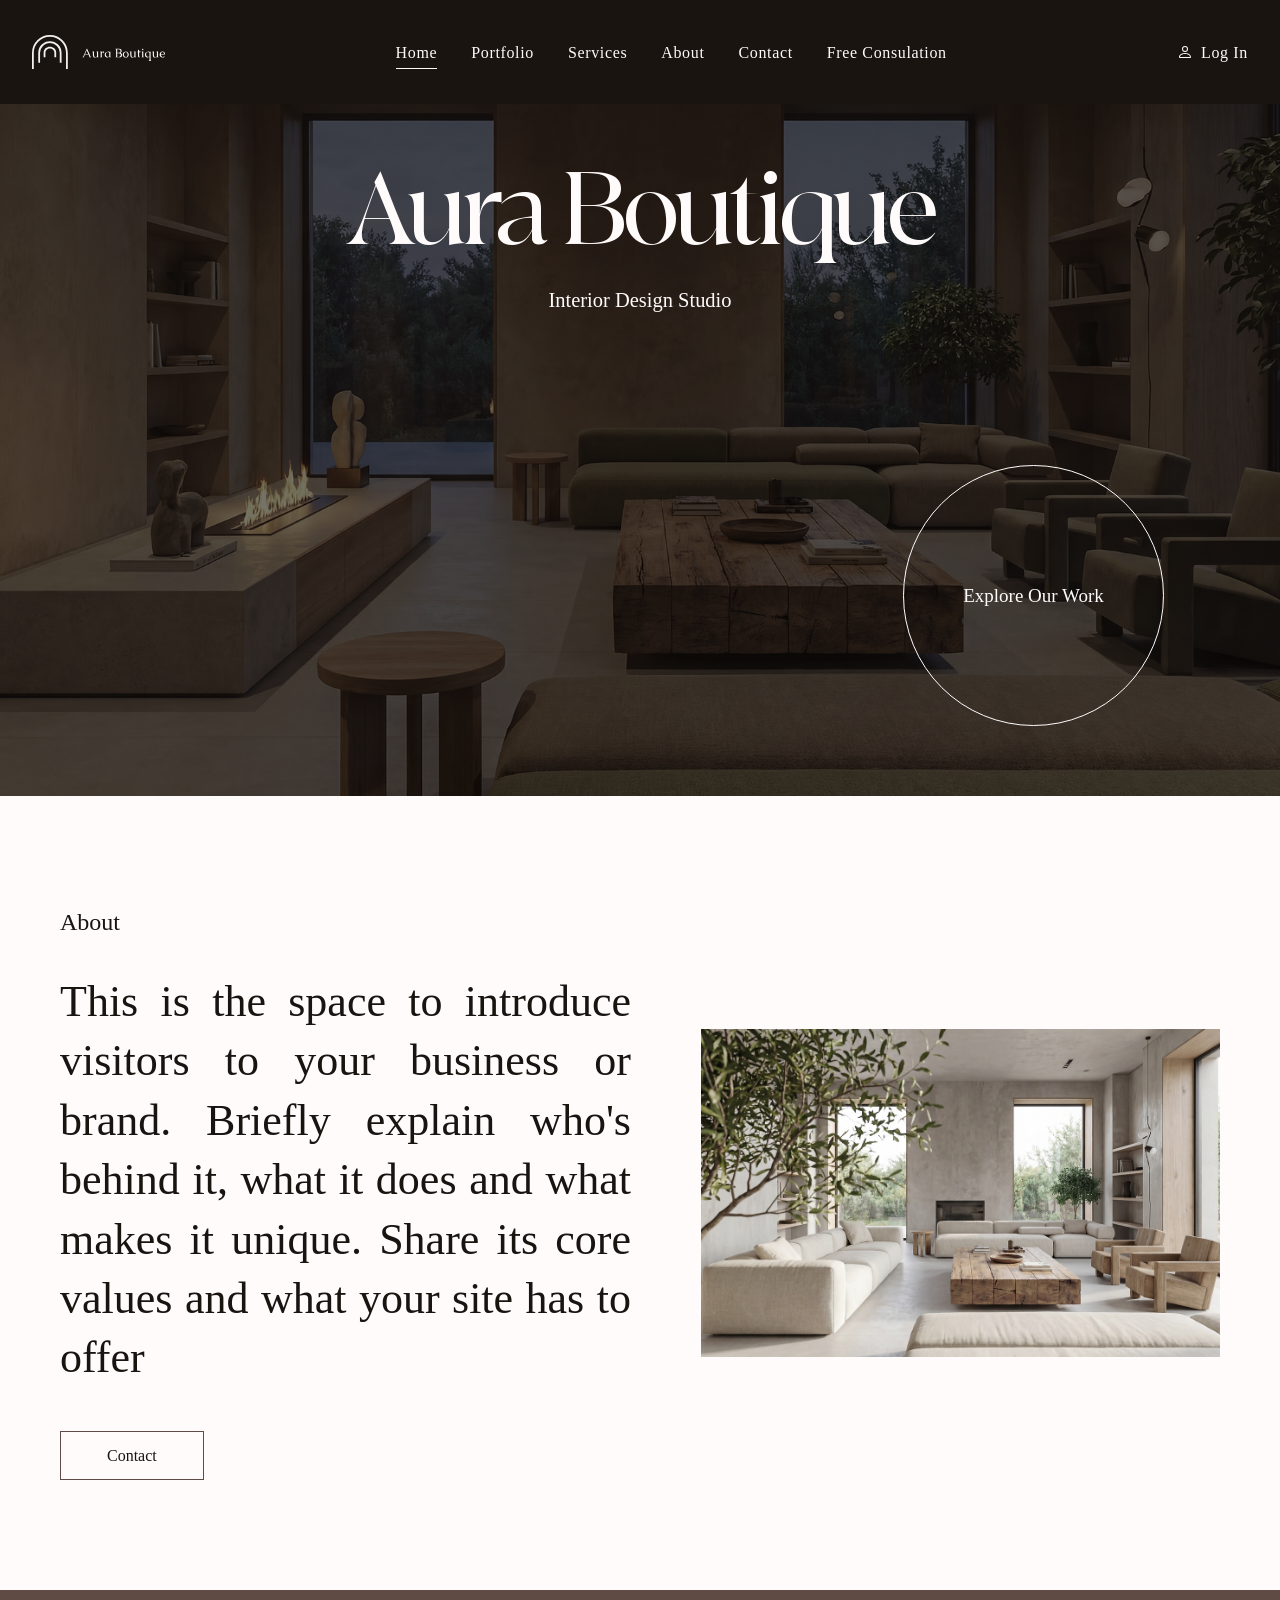
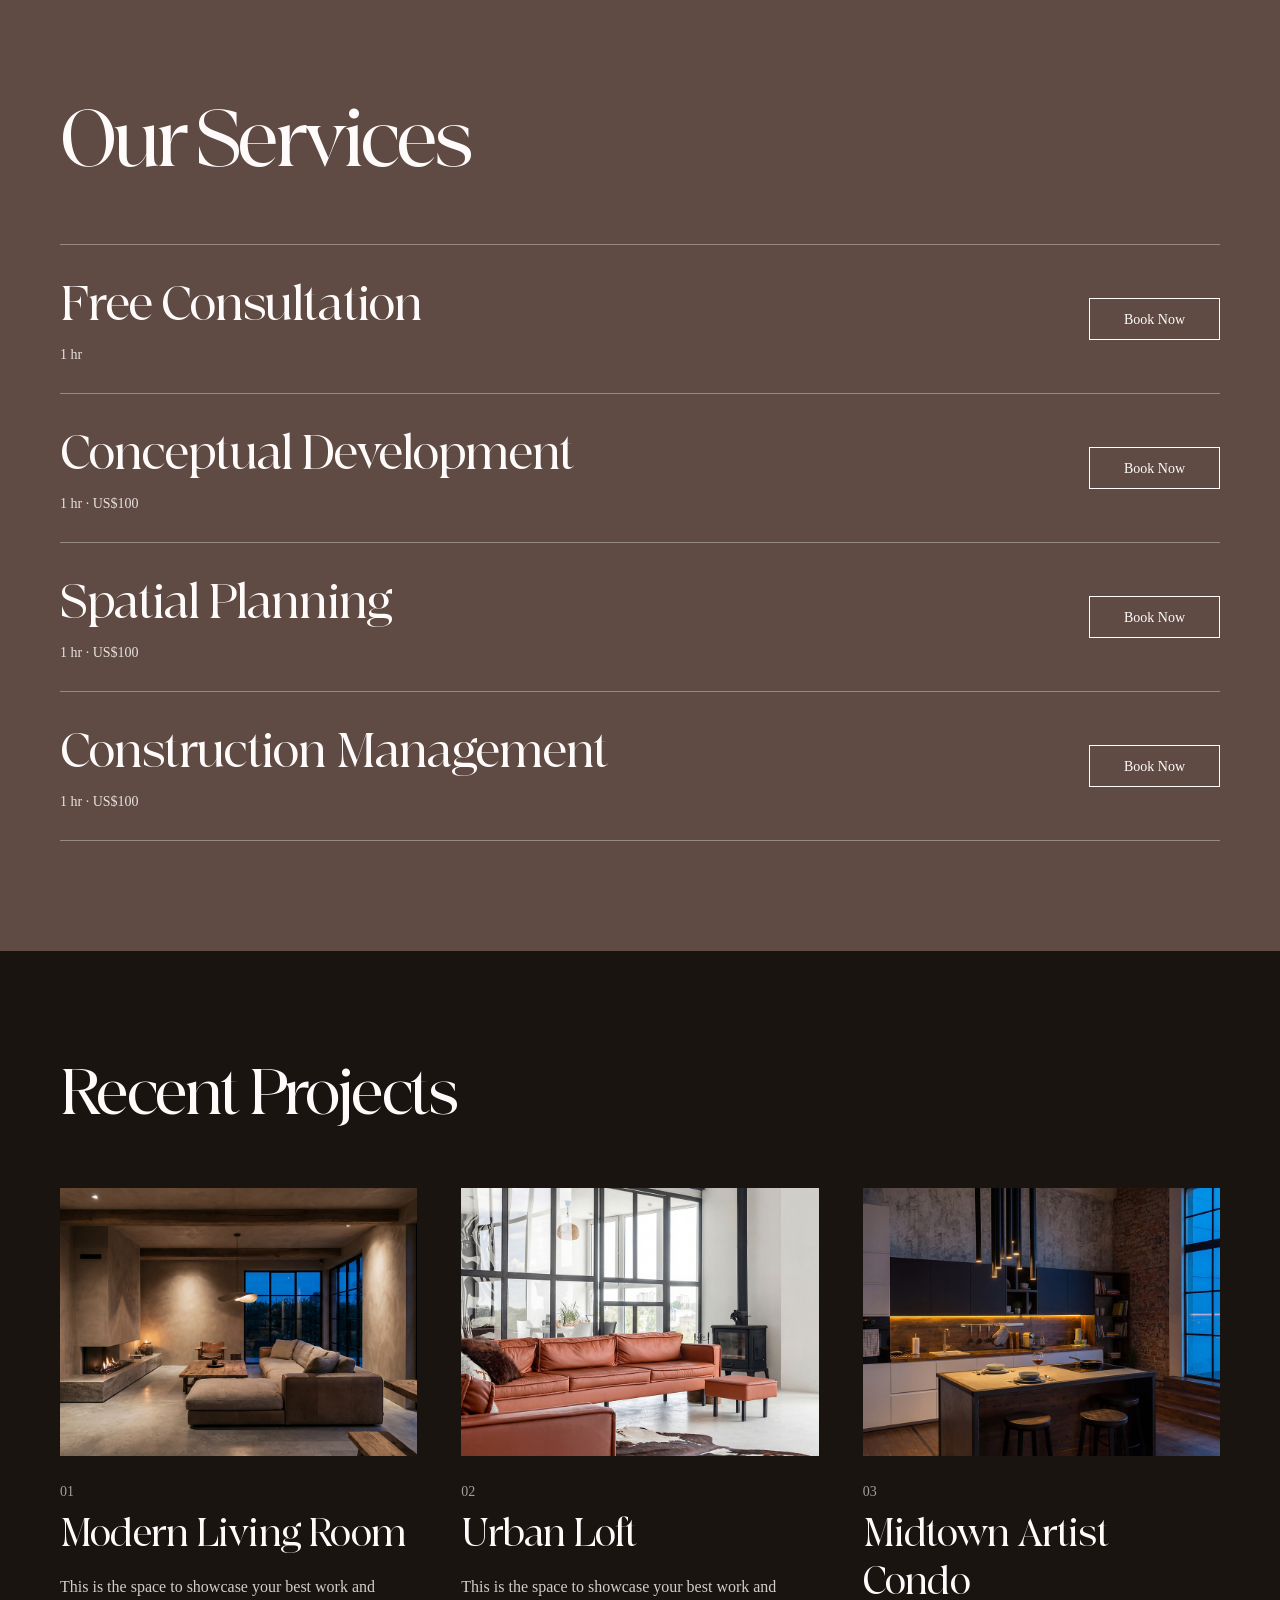
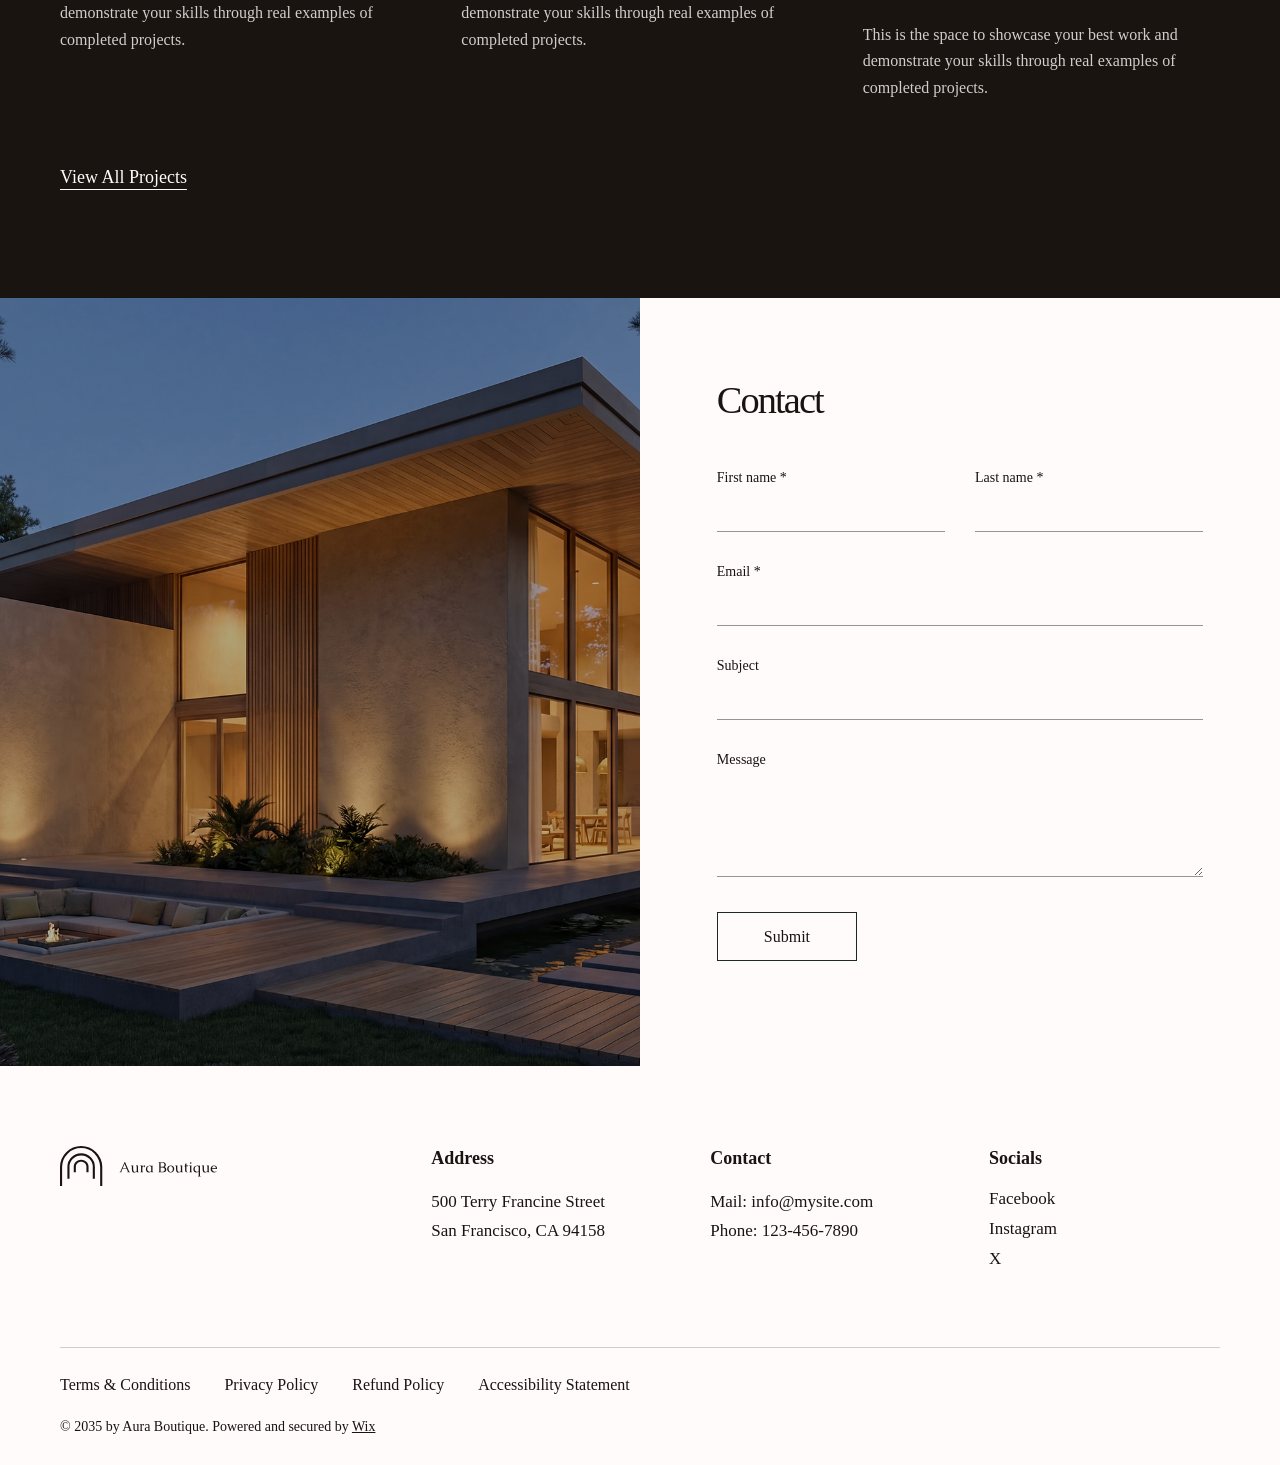
==== index.html @ e327f98f "second commit" ====
<!doctype html>
<html lang="en">
<head>
  <meta charset="UTF-8" />
  <meta name="viewport" content="width=device-width, initial-scale=1.0" />
  <title>Home | Interior Design Company</title>
  <link rel="stylesheet" href="./css/reset.css" />
  <link rel="stylesheet" href="./css/style.css" />
</head>
<body>
  <header class="navbar">
    <div class="navbar-inner">
      <a href="#top" class="brand">
        <img class="brand-logo" src="./img/logo.svg" alt="Aura Boutique" />
      </a>
      <nav class="nav-links" aria-label="Site">
        <ul>
          <li><a class="nav-item active" href="#top">Home</a></li>
          <li><a class="nav-item" href="#portfolio">Portfolio</a></li>
          <li><a class="nav-item" href="#services">Services</a></li>
          <li><a class="nav-item" href="#about">About</a></li>
          <li><a class="nav-item" href="#contact">Contact</a></li>
          <li><a class="nav-item" href="#contact">Free Consulation</a></li>
        </ul>
      </nav>
      <a class="login" href="#">
        <svg xmlns="http://www.w3.org/2000/svg" width="16" height="16" fill="currentColor" class="bi bi-person" viewBox="0 0 16 16">
          <path d="M8 8a3 3 0 1 0 0-6 3 3 0 0 0 0 6m2-3a2 2 0 1 1-4 0 2 2 0 0 1 4 0m4 8c0 1-1 1-1 1H3s-1 0-1-1 1-4 6-4 6 3 6 4m-1-.004c-.001-.246-.154-.986-.832-1.664C11.516 10.68 10.289 10 8 10s-3.516.68-4.168 1.332c-.678.678-.83 1.418-.832 1.664z"/>
        </svg>
        <span>Log In</span>
      </a>
      <button class="hamburger" type="button" aria-label="Menu" aria-expanded="false">
        <span></span>
        <span></span>
        <span></span>
      </button>
    </div>
  </header>

  <div class="menu-overlay" id="menu-overlay" aria-hidden="true">
    <button class="menu-close" type="button" aria-label="Close">
      <svg xmlns="http://www.w3.org/2000/svg" width="28" height="28" viewBox="0 0 28 28" fill="none" stroke="currentColor" stroke-width="1.4">
        <path d="M3 3l22 22M25 3L3 25"/>
      </svg>
    </button>
    <nav class="menu-nav">
      <ul>
        <li><a class="menu-item active" href="#top">Home</a></li>
        <li><a class="menu-item" href="#portfolio">Portfolio</a></li>
        <li><a class="menu-item" href="#services">Services</a></li>
        <li><a class="menu-item" href="#about">About</a></li>
        <li><a class="menu-item" href="#contact">Contact</a></li>
        <li><a class="menu-item" href="#contact">Free Consulation</a></li>
      </ul>
    </nav>
  </div>

  <main id="top">
    <section class="hero">
      <div class="hero-content">
        <h1>Aura Boutique</h1>
        <p class="hero-subtitle">Interior Design Studio</p>
        <a class="hero-circle" href="#portfolio">Explore Our Work</a>
      </div>
    </section>

    <section class="about" id="about">
      <div class="container about-grid">
        <div class="about-text">
          <h2>About</h2>
          <p>This is the space to introduce visitors to your business or brand. Briefly explain who's behind it, what it does and what makes it unique. Share its core values and what your site has to offer</p>
          <a class="btn-outline-dark" href="#contact">Contact</a>
        </div>
        <div class="about-media">
          <img src="./img/about.jpg" alt="Interior design" />
        </div>
      </div>
    </section>

    <section class="services" id="services">
      <div class="container">
        <h2 class="section-title">Our Services</h2>
        <ul class="services-list">
          <li class="service-row">
            <div class="service-info">
              <h3>Free Consultation</h3>
              <p>1 hr</p>
            </div>
            <a class="btn-outline-light" href="#contact">Book Now</a>
          </li>
          <li class="service-row">
            <div class="service-info">
              <h3>Conceptual Development</h3>
              <p>1 hr · US$100</p>
            </div>
            <a class="btn-outline-light" href="#contact">Book Now</a>
          </li>
          <li class="service-row">
            <div class="service-info">
              <h3>Spatial Planning</h3>
              <p>1 hr · US$100</p>
            </div>
            <a class="btn-outline-light" href="#contact">Book Now</a>
          </li>
          <li class="service-row">
            <div class="service-info">
              <h3>Construction Management</h3>
              <p>1 hr · US$100</p>
            </div>
            <a class="btn-outline-light" href="#contact">Book Now</a>
          </li>
        </ul>
      </div>
    </section>

    <section class="projects" id="portfolio">
      <div class="container">
        <h2 class="section-title">Recent Projects</h2>
        <div class="projects-grid">
          <article class="project-card">
            <a href="#">
              <figure>
                <img src="./img/project-1.jpg" alt="Modern living room with a brown leather sofa, large windows, and fireplace." />
              </figure>
              <p class="project-number">01</p>
              <h3>Modern Living Room</h3>
              <p class="project-desc">This is the space to showcase your best work and demonstrate your skills through real examples of completed projects.</p>
            </a>
          </article>
          <article class="project-card">
            <a href="#">
              <figure>
                <img src="./img/project-2.jpg" alt="Urban loft interior" />
              </figure>
              <p class="project-number">02</p>
              <h3>Urban Loft</h3>
              <p class="project-desc">This is the space to showcase your best work and demonstrate your skills through real examples of completed projects.</p>
            </a>
          </article>
          <article class="project-card">
            <a href="#">
              <figure>
                <img src="./img/project-3.jpg" alt="Midtown artist condo interior" />
              </figure>
              <p class="project-number">03</p>
              <h3>Midtown Artist Condo</h3>
              <p class="project-desc">This is the space to showcase your best work and demonstrate your skills through real examples of completed projects.</p>
            </a>
          </article>
        </div>
        <div class="projects-more">
          <a href="#">View All Projects</a>
        </div>
      </div>
    </section>

    <section class="contact" id="contact">
      <div class="contact-media">
        <img src="./img/contact.jpg" alt="Contact" />
      </div>
      <div class="contact-panel">
        <h2>Contact</h2>
        <form class="contact-form" action="#" method="post">
          <div class="form-row">
            <div class="form-field">
              <label for="first-name">First name *</label>
              <input type="text" id="first-name" name="first-name" required />
            </div>
            <div class="form-field">
              <label for="last-name">Last name *</label>
              <input type="text" id="last-name" name="last-name" required />
            </div>
          </div>
          <div class="form-field">
            <label for="email">Email *</label>
            <input type="email" id="email" name="email" required />
          </div>
          <div class="form-field">
            <label for="subject">Subject</label>
            <input type="text" id="subject" name="subject" />
          </div>
          <div class="form-field">
            <label for="message">Message</label>
            <textarea id="message" name="message" rows="4"></textarea>
          </div>
          <button class="btn-outline-dark form-submit" type="submit">Submit</button>
        </form>
      </div>
    </section>
  </main>

  <footer class="footer">
    <div class="container">
      <div class="footer-top">
        <div class="footer-brand">
          <img src="./img/logo-footer.svg" alt="Aura Boutique" />
        </div>
        <div class="footer-col">
          <h4>Address</h4>
          <p>500 Terry Francine Street<br />San Francisco, CA 94158</p>
        </div>
        <div class="footer-col">
          <h4>Contact</h4>
          <p>Mail: info@mysite.com<br />Phone: 123-456-7890</p>
        </div>
        <div class="footer-col">
          <h4>Socials</h4>
          <ul class="footer-socials">
            <li><a href="https://www.facebook.com/wix">Facebook</a></li>
            <li><a href="https://www.instagram.com/wix">Instagram</a></li>
            <li><a href="https://www.twitter.com/wix">X</a></li>
          </ul>
        </div>
      </div>
      <div class="footer-bottom">
        <ul class="footer-links">
          <li><a href="#">Terms &amp; Conditions</a></li>
          <li><a href="#">Privacy Policy</a></li>
          <li><a href="#">Refund Policy</a></li>
          <li><a href="#">Accessibility Statement</a></li>
        </ul>
        <p class="footer-copy">© 2035 by Aura Boutique. Powered and secured by <a href="https://www.wix.com/">Wix</a></p>
      </div>
    </div>
  </footer>

  <script src="./js/script.js"></script>
</body>
</html>
---- css/style.css ----
@font-face {
  font-family: "Crave Fine";
  src: url("../fonts/crave-fine-400.woff2") format("woff2");
  font-weight: 400;
  font-style: normal;
  font-display: swap;
}

@font-face {
  font-family: "Crave Fine";
  src: url("../fonts/crave-fine-700.woff2") format("woff2");
  font-weight: 700;
  font-style: normal;
  font-display: swap;
}

@font-face {
  font-family: "Caudex";
  src: url("../fonts/caudex-400.woff2") format("woff2");
  font-weight: 400;
  font-style: normal;
  font-display: swap;
}

@font-face {
  font-family: "Caudex";
  src: url("../fonts/caudex-700.woff2") format("woff2");
  font-weight: 700;
  font-style: normal;
  font-display: swap;
}

:root {
  --dark: #1a1411;
  --cream: #fffbfb;
  --taupe: #5f4b44;
  --line-dark: #1b2928;
  --nav-h: 104px;
}

.container {
  width: min(1160px, 100% - 64px);
  margin-inline: auto;
}

section[id] {
  scroll-margin-top: calc(var(--nav-h) + 4px);
}

.navbar {
  position: fixed;
  inset: 0 0 auto 0;
  z-index: 100;
  height: var(--nav-h);
  background-color: var(--dark);
}

.navbar-inner {
  height: 100%;
  display: flex;
  align-items: center;
  justify-content: space-between;
  gap: 24px;
  padding-inline: 32px;
}

.brand-logo {
  height: 34px;
  width: auto;
}

.nav-links ul {
  display: flex;
  align-items: center;
  gap: 34px;
}

.nav-item {
  font-size: 16px;
  letter-spacing: 0.04em;
  color: var(--cream);
  position: relative;
  padding-bottom: 4px;
  transition: opacity 0.25s ease;
}

.nav-item:hover {
  opacity: 0.7;
}

.nav-item.active {
  opacity: 1;
}

.nav-item.active::after {
  content: "";
  position: absolute;
  left: 0;
  right: 0;
  bottom: -2px;
  height: 1px;
  background-color: var(--cream);
}

.login {
  display: inline-flex;
  align-items: center;
  gap: 8px;
  font-size: 16px;
  letter-spacing: 0.04em;
  color: var(--cream);
  transition: opacity 0.25s ease;
}

.login:hover {
  opacity: 0.7;
}

.hamburger {
  display: none;
  width: 65px;
  height: 65px;
  flex-direction: column;
  align-items: center;
  justify-content: center;
  gap: 7px;
  background-color: var(--taupe);
}

.hamburger span {
  display: block;
  width: 28px;
  height: 2px;
  background-color: var(--cream);
}

.menu-overlay {
  position: fixed;
  inset: 0;
  z-index: 200;
  background-color: var(--dark);
  display: flex;
  align-items: center;
  padding: 24px 40px;
  opacity: 0;
  visibility: hidden;
  transition: opacity 0.3s ease, visibility 0.3s ease;
}

.menu-overlay.open {
  opacity: 1;
  visibility: visible;
}

.menu-close {
  position: absolute;
  top: 20px;
  right: 32px;
  color: var(--cream);
  transition: opacity 0.25s ease;
}

.menu-close:hover {
  opacity: 0.6;
}

.menu-nav {
  width: 100%;
}

.menu-nav ul {
  width: min(480px, 100%);
}

.menu-nav li {
  border-bottom: 1px solid rgba(255, 251, 250, 0.25);
}

.menu-item {
  display: block;
  padding: 18px 0;
  font-size: 30px;
  color: var(--cream);
  transition: opacity 0.25s ease;
}

.menu-item:hover {
  opacity: 0.6;
}

.menu-item.active {
  text-decoration: underline;
  text-underline-offset: 8px;
}

.hero {
  min-height: calc(100vh - var(--nav-h));
  min-height: calc(100svh - var(--nav-h));
  padding-top: var(--nav-h);
  background-image: linear-gradient(rgba(26, 20, 17, 0.55), rgba(26, 20, 17, 0.3)), url("../img/hero-bg.png");
  background-size: cover;
  background-position: center;
  display: flex;
}

.hero-content {
  width: min(1160px, 100% - 64px);
  margin-inline: auto;
  display: flex;
  flex-direction: column;
  align-items: center;
  justify-content: flex-start;
  text-align: center;
  padding-block: 60px 70px;
}

.hero h1 {
  font-family: "Crave Fine", serif;
  font-weight: 400;
  font-size: clamp(3.4rem, 8vw, 7.5rem);
  line-height: 0.95;
  letter-spacing: -0.05em;
  color: var(--cream);
}

.hero-subtitle {
  margin-top: 26px;
  font-size: clamp(1.05rem, 1.6vw, 1.3rem);
  color: var(--cream);
}

.hero-circle {
  margin-top: auto;
  align-self: center;
  width: 261px;
  height: 261px;
  border: 1px solid var(--cream);
  border-radius: 50%;
  display: flex;
  align-items: center;
  justify-content: center;
  text-align: center;
  font-size: 19px;
  color: var(--cream);
  transition: background-color 0.3s ease, color 0.3s ease;
}

.hero-circle:hover {
  background-color: var(--cream);
  color: var(--dark);
}

@media (min-width: 993px) {
  .hero-circle {
    align-self: flex-end;
    margin-right: 56px;
  }
}

.about {
  background-color: var(--cream);
  padding-block: 110px;
}

.about-grid {
  display: grid;
  grid-template-columns: 1.1fr 1fr;
  gap: 70px;
  align-items: center;
}

.about-text h2 {
  font-size: 24px;
  font-weight: 400;
  color: var(--dark);
  margin-bottom: 34px;
}

.about-text p {
  font-size: clamp(1.4rem, 5vw, 2.75rem);
  line-height: 1.35;
  text-align: justify;
  color: var(--dark);
  margin-bottom: 44px;
}

.btn-outline-dark {
  display: inline-block;
  border: 1px solid var(--taupe);
  color: var(--dark);
  font-size: 16px;
  padding: 13px 46px;
  transition: background-color 0.3s ease, color 0.3s ease;
}

.btn-outline-dark:hover {
  background-color: var(--taupe);
  color: var(--cream);
}

.about-media img {
  width: 100%;
  height: auto;
  object-fit: cover;
}

.services {
  background-color: var(--taupe);
  padding-block: 110px;
}

.section-title {
  font-family: "Crave Fine", serif;
  font-weight: 400;
  font-size: clamp(2.8rem, 9vw, 5rem);
  line-height: 1.05;
  letter-spacing: -0.05em;
  color: var(--cream);
  margin-bottom: 60px;
}

.projects .section-title {
  font-size: clamp(2.5rem, 7.5vw, 4rem);
}

.service-row {
  display: flex;
  align-items: center;
  justify-content: space-between;
  gap: 32px;
  padding-block: 30px;
  border-top: 1px solid rgba(255, 251, 250, 0.35);
}

.service-row:last-child {
  border-bottom: 1px solid rgba(255, 251, 250, 0.35);
}

.service-info h3 {
  font-family: "Crave Fine", serif;
  font-weight: 400;
  font-size: clamp(1.9rem, 6vw, 3rem);
  letter-spacing: -0.02em;
  color: var(--cream);
}

.service-info p {
  margin-top: 10px;
  font-size: 14px;
  color: rgba(255, 251, 250, 0.85);
}

.btn-outline-light {
  display: inline-block;
  flex-shrink: 0;
  border: 1px solid var(--cream);
  color: var(--cream);
  font-size: 14px;
  padding: 11px 34px;
  transition: background-color 0.3s ease, color 0.3s ease;
}

.btn-outline-light:hover {
  background-color: var(--cream);
  color: var(--taupe);
}

.projects {
  background-color: var(--dark);
  padding-block: 110px;
}

.projects-grid {
  display: grid;
  grid-template-columns: repeat(3, 1fr);
  gap: 44px;
}

.project-card figure {
  overflow: hidden;
}

.project-card img {
  width: 100%;
  height: auto;
  aspect-ratio: 4 / 3;
  object-fit: cover;
  transition: transform 0.5s ease;
}

.project-card a:hover img {
  transform: scale(1.04);
}

.project-number {
  margin-top: 26px;
  font-size: 14px;
  color: rgba(255, 251, 250, 0.6);
}

.project-card h3 {
  margin-top: 10px;
  font-family: "Crave Fine", serif;
  font-weight: 400;
  font-size: clamp(1.7rem, 5vw, 2.4rem);
  letter-spacing: -0.02em;
  color: var(--cream);
}

.project-desc {
  margin-top: 16px;
  font-size: 16px;
  line-height: 1.65;
  color: rgba(255, 251, 250, 0.8);
}

.projects-more {
  margin-top: 64px;
}

.projects-more a {
  font-size: 18px;
  color: var(--cream);
  text-decoration: underline;
  text-underline-offset: 6px;
  transition: opacity 0.25s ease;
}

.projects-more a:hover {
  opacity: 0.6;
}

.contact {
  display: grid;
  grid-template-columns: 1fr 1fr;
  background-color: var(--dark);
}

.contact-media img {
  width: 100%;
  height: 100%;
  object-fit: cover;
}

.contact-panel {
  background-color: var(--cream);
  padding: clamp(48px, 6vw, 90px);
}

.contact-panel h2 {
  font-size: clamp(2.1rem, 3vw, 2.6rem);
  font-weight: 400;
  letter-spacing: -0.05em;
  color: var(--dark);
  margin-bottom: 44px;
}

.contact-form .form-row {
  display: grid;
  grid-template-columns: 1fr 1fr;
  gap: 30px;
}

.form-field {
  margin-bottom: 30px;
}

.form-field label {
  display: block;
  font-size: 14px;
  color: var(--dark);
  margin-bottom: 8px;
}

.form-field input,
.form-field textarea {
  width: 100%;
  background: transparent;
  border: none;
  border-bottom: 1px solid rgba(26, 20, 17, 0.45);
  padding: 8px 0;
  font-size: 16px;
  outline: none;
  transition: border-color 0.25s ease;
}

.form-field input:focus,
.form-field textarea:focus {
  border-bottom-color: var(--dark);
}

.form-field textarea {
  resize: vertical;
}

.form-submit {
  border-color: var(--line-dark);
  background: transparent;
}

.form-submit:hover {
  background-color: var(--line-dark);
  color: var(--cream);
}

.footer {
  background-color: var(--cream);
  padding-block: 80px 30px;
}

.footer-top {
  display: grid;
  grid-template-columns: 1.4fr 1fr 1fr 1fr;
  gap: 48px;
}

.footer-brand img {
  height: 40px;
  width: auto;
}

.footer-col h4 {
  font-size: 18px;
  font-weight: 700;
  color: var(--dark);
  margin-bottom: 18px;
}

.footer-col p {
  font-size: 17px;
  line-height: 1.7;
  color: var(--dark);
}

.footer-socials li {
  margin-bottom: 8px;
}

.footer-socials a {
  font-size: 17px;
  color: var(--dark);
  transition: opacity 0.25s ease;
}

.footer-socials a:hover {
  opacity: 0.55;
}

.footer-bottom {
  margin-top: 70px;
  padding-top: 26px;
  border-top: 1px solid rgba(26, 20, 17, 0.2);
}

.footer-links {
  display: flex;
  flex-wrap: wrap;
  gap: 34px;
}

.footer-links a {
  font-size: 16px;
  color: var(--dark);
  transition: opacity 0.25s ease;
}

.footer-links a:hover {
  opacity: 0.55;
}

.footer-copy {
  margin-top: 22px;
  font-size: 14px;
  color: var(--dark);
}

.footer-copy a {
  text-decoration: underline;
}

@media (max-width: 992px) {
  .nav-links,
  .login {
    display: none;
  }

  .hamburger {
    display: flex;
  }

  .about-grid {
    grid-template-columns: 1fr;
    gap: 48px;
  }

  .projects-grid {
    grid-template-columns: 1fr;
    gap: 60px;
  }

  .contact {
    grid-template-columns: 1fr;
  }

  .contact-media img {
    height: 420px;
  }

  .footer-top {
    grid-template-columns: 1fr 1fr;
  }
}

@media (max-width: 560px) {
  .container {
    width: min(1160px, 100% - 40px);
  }

  .navbar-inner {
    padding-inline: 20px;
  }

  .brand-logo {
    height: 28px;
  }

  .hamburger {
    width: 56px;
    height: 56px;
  }

  .hero-content {
    padding-block: 70px 40px;
  }

  .hero-circle {
    width: 220px;
    height: 220px;
  }

  .contact-form .form-row {
    grid-template-columns: 1fr;
    gap: 0;
  }

  .footer-top {
    grid-template-columns: 1fr;
    gap: 40px;
  }
}
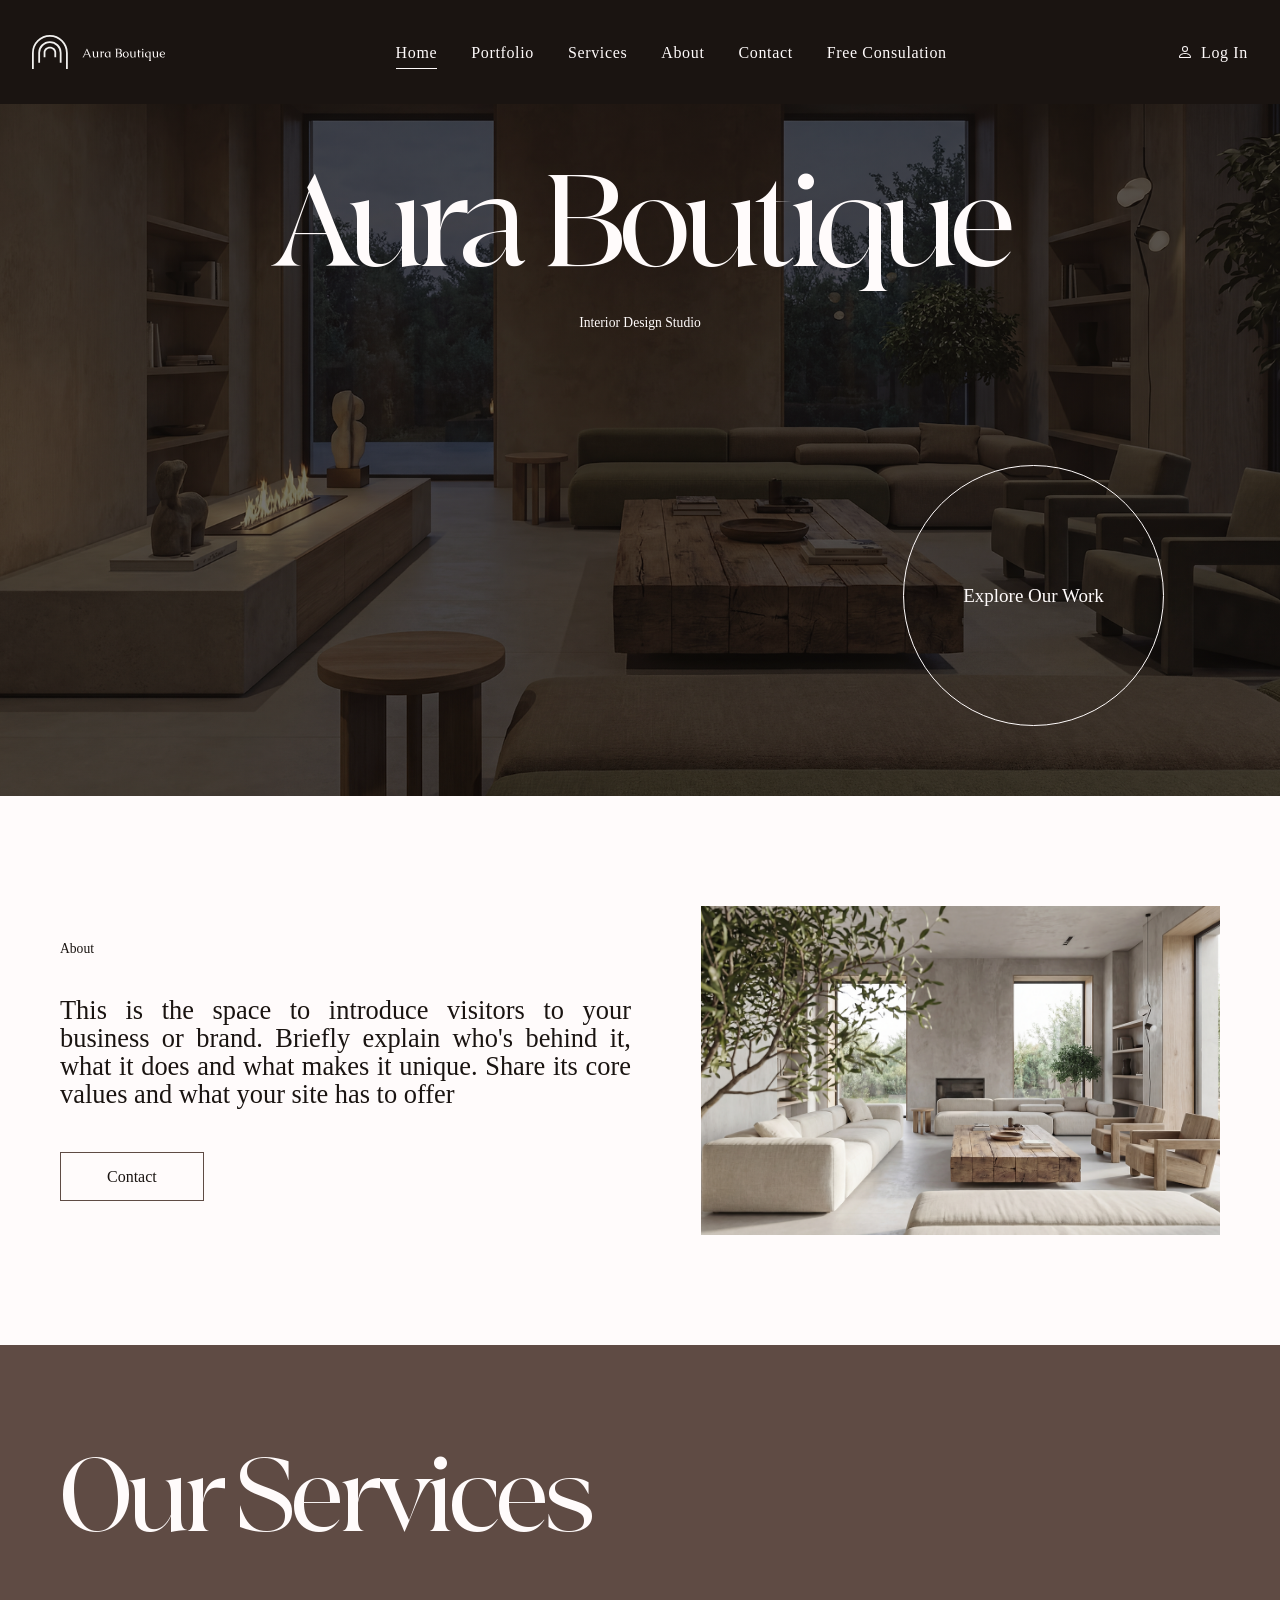
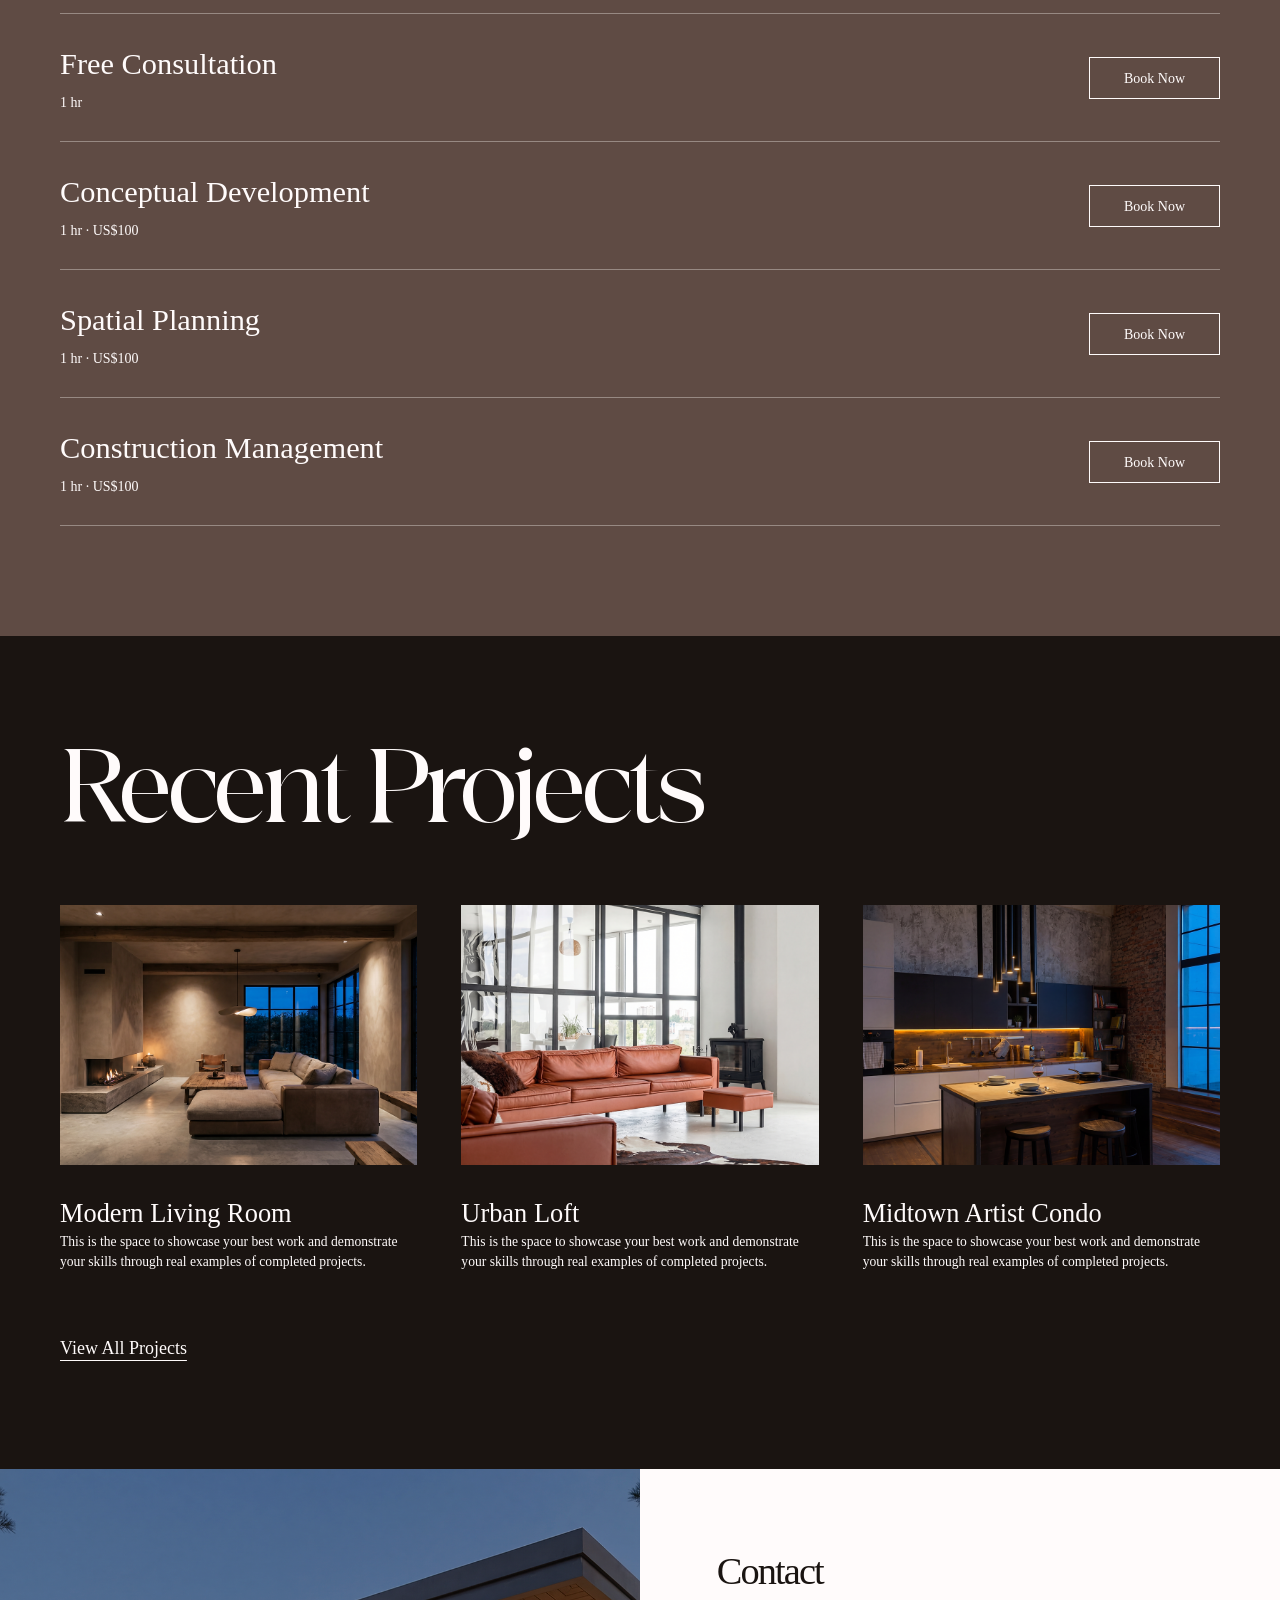
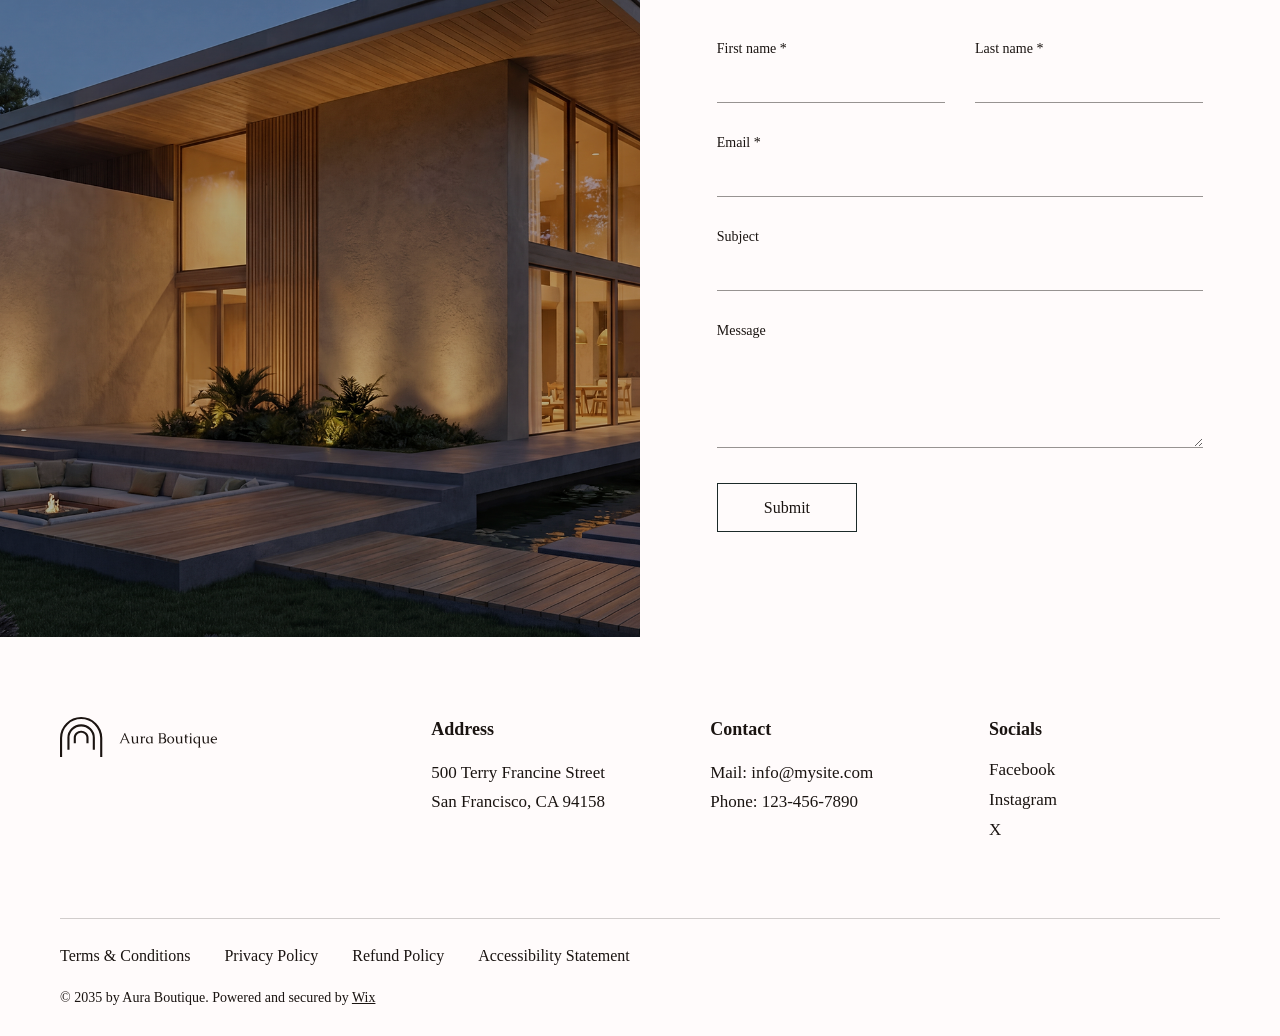
==== commit eb59bdbd: "add portfolio and services pages" ====
--- a/index.html
+++ b/index.html
@@ -16,8 +16,8 @@
       <nav class="nav-links" aria-label="Site">
         <ul>
           <li><a class="nav-item active" href="#top">Home</a></li>
-          <li><a class="nav-item" href="#portfolio">Portfolio</a></li>
-          <li><a class="nav-item" href="#services">Services</a></li>
+          <li><a class="nav-item" href="./pages/portfolio.html">Portfolio</a></li>
+          <li><a class="nav-item" href="./pages/services.html">Services</a></li>
           <li><a class="nav-item" href="#about">About</a></li>
           <li><a class="nav-item" href="#contact">Contact</a></li>
           <li><a class="nav-item" href="#contact">Free Consulation</a></li>
@@ -46,8 +46,8 @@
     <nav class="menu-nav">
       <ul>
         <li><a class="menu-item active" href="#top">Home</a></li>
-        <li><a class="menu-item" href="#portfolio">Portfolio</a></li>
-        <li><a class="menu-item" href="#services">Services</a></li>
+        <li><a class="menu-item" href="./pages/portfolio.html">Portfolio</a></li>
+        <li><a class="menu-item" href="./pages/services.html">Services</a></li>
         <li><a class="menu-item" href="#about">About</a></li>
         <li><a class="menu-item" href="#contact">Contact</a></li>
         <li><a class="menu-item" href="#contact">Free Consulation</a></li>
@@ -149,7 +149,7 @@
           </article>
         </div>
         <div class="projects-more">
-          <a href="#">View All Projects</a>
+          <a href="./pages/portfolio.html">View All Projects</a>
         </div>
       </div>
     </section>
--- a/css/style.css
+++ b/css/style.css
@@ -217,7 +217,7 @@
 .hero h1 {
   font-family: "Crave Fine", serif;
   font-weight: 400;
-  font-size: clamp(3.4rem, 8vw, 7.5rem);
+  font-size: clamp(3.4rem, 11.5vw, 8.1rem);
   line-height: 0.95;
   letter-spacing: -0.05em;
   color: var(--cream);
@@ -225,7 +225,7 @@
 
 .hero-subtitle {
   margin-top: 26px;
-  font-size: clamp(1.05rem, 1.6vw, 1.3rem);
+  font-size: clamp(0.75rem, 1.1vw, 0.85rem);
   color: var(--cream);
 }
 
@@ -270,15 +270,15 @@
 }
 
 .about-text h2 {
-  font-size: 24px;
-  font-weight: 400;
-  color: var(--dark);
-  margin-bottom: 34px;
+  font-size: clamp(0.75rem, 1.1vw, 0.85rem);
+  font-weight: 400;
+  color: var(--dark);
+  margin-bottom: 40px;
 }
 
 .about-text p {
-  font-size: clamp(1.4rem, 5vw, 2.75rem);
-  line-height: 1.35;
+  font-size: clamp(1.2rem, 2.35vw, 1.65rem);
+  line-height: 1.05;
   text-align: justify;
   color: var(--dark);
   margin-bottom: 44px;
@@ -312,15 +312,11 @@
 .section-title {
   font-family: "Crave Fine", serif;
   font-weight: 400;
-  font-size: clamp(2.8rem, 9vw, 5rem);
-  line-height: 1.05;
+  font-size: clamp(2.8rem, 9.25vw, 6.5rem);
+  line-height: 0.85;
   letter-spacing: -0.05em;
   color: var(--cream);
-  margin-bottom: 60px;
-}
-
-.projects .section-title {
-  font-size: clamp(2.5rem, 7.5vw, 4rem);
+  margin-bottom: 70px;
 }
 
 .service-row {
@@ -337,17 +333,15 @@
 }
 
 .service-info h3 {
-  font-family: "Crave Fine", serif;
-  font-weight: 400;
-  font-size: clamp(1.9rem, 6vw, 3rem);
-  letter-spacing: -0.02em;
+  font-weight: 400;
+  font-size: clamp(1.3rem, 2.7vw, 1.9rem);
   color: var(--cream);
 }
 
 .service-info p {
   margin-top: 10px;
   font-size: 14px;
-  color: rgba(255, 251, 250, 0.85);
+  color: var(--cream);
 }
 
 .btn-outline-light {
@@ -383,7 +377,7 @@
 .project-card img {
   width: 100%;
   height: auto;
-  aspect-ratio: 4 / 3;
+  aspect-ratio: 137 / 100;
   object-fit: cover;
   transition: transform 0.5s ease;
 }
@@ -393,25 +387,22 @@
 }
 
 .project-number {
-  margin-top: 26px;
-  font-size: 14px;
-  color: rgba(255, 251, 250, 0.6);
+  display: none;
 }
 
 .project-card h3 {
-  margin-top: 10px;
-  font-family: "Crave Fine", serif;
-  font-weight: 400;
-  font-size: clamp(1.7rem, 5vw, 2.4rem);
-  letter-spacing: -0.02em;
+  margin-top: clamp(18px, 3vw, 34px);
+  font-weight: 400;
+  font-size: clamp(1.2rem, 2.35vw, 1.65rem);
+  line-height: 1.1;
   color: var(--cream);
 }
 
 .project-desc {
-  margin-top: 16px;
-  font-size: 16px;
-  line-height: 1.65;
-  color: rgba(255, 251, 250, 0.8);
+  margin-top: 4px;
+  font-size: clamp(0.8rem, 1.16vw, 0.85rem);
+  line-height: 1.45;
+  color: var(--cream);
 }
 
 .projects-more {
@@ -503,6 +494,77 @@
   color: var(--cream);
 }
 
+.page-hero {
+  background-color: var(--taupe);
+  padding-top: var(--nav-h);
+  padding-bottom: clamp(20px, 2vw, 30px);
+}
+
+.page-hero .container {
+  padding-top: clamp(40px, 4.7vw, 53px);
+  text-align: center;
+}
+
+.page-title {
+  font-family: "Crave Fine", serif;
+  font-weight: 400;
+  font-size: clamp(4rem, 11.5vw, 8.1rem);
+  line-height: 0.8;
+  letter-spacing: -0.05em;
+  color: var(--cream);
+  margin-bottom: clamp(40px, 6.4vw, 72px);
+}
+
+.page-title.split {
+  font-size: clamp(4.5rem, 13.4vw, 9.4rem);
+  line-height: 1.25;
+  letter-spacing: 0;
+  margin-bottom: clamp(36px, 5.4vw, 61px);
+}
+
+.services-hero .container {
+  padding-top: clamp(60px, 8.7vw, 97px);
+}
+
+.portfolio-gallery {
+  display: grid;
+  grid-template-columns: repeat(2, 1fr);
+  gap: clamp(24px, 2.6vw, 29px);
+  text-align: left;
+}
+
+.portfolio-gallery figure img {
+  width: 100%;
+  aspect-ratio: 137 / 100;
+  object-fit: cover;
+}
+
+.gallery-title {
+  margin-top: clamp(18px, 3.2vw, 36px);
+  font-family: "Crave Fine", serif;
+  font-weight: 400;
+  font-size: clamp(1rem, 1.54vw, 1.08rem);
+  line-height: 1.4;
+  color: var(--cream);
+}
+
+.gallery-desc {
+  margin-top: 2px;
+  font-size: clamp(0.8rem, 1.16vw, 0.82rem);
+  line-height: 1.4;
+  color: var(--cream);
+}
+
+.services-page-list {
+  text-align: left;
+}
+
+.services-page-list .service-info h3 {
+  font-family: "Crave Fine", serif;
+  font-weight: 400;
+  font-size: clamp(1.1rem, 2.14vw, 1.5rem);
+}
+
 .footer {
   background-color: var(--cream);
   padding-block: 80px 30px;
@@ -598,6 +660,10 @@
     gap: 60px;
   }
 
+  .portfolio-gallery {
+    grid-template-columns: 1fr;
+  }
+
   .contact {
     grid-template-columns: 1fr;
   }
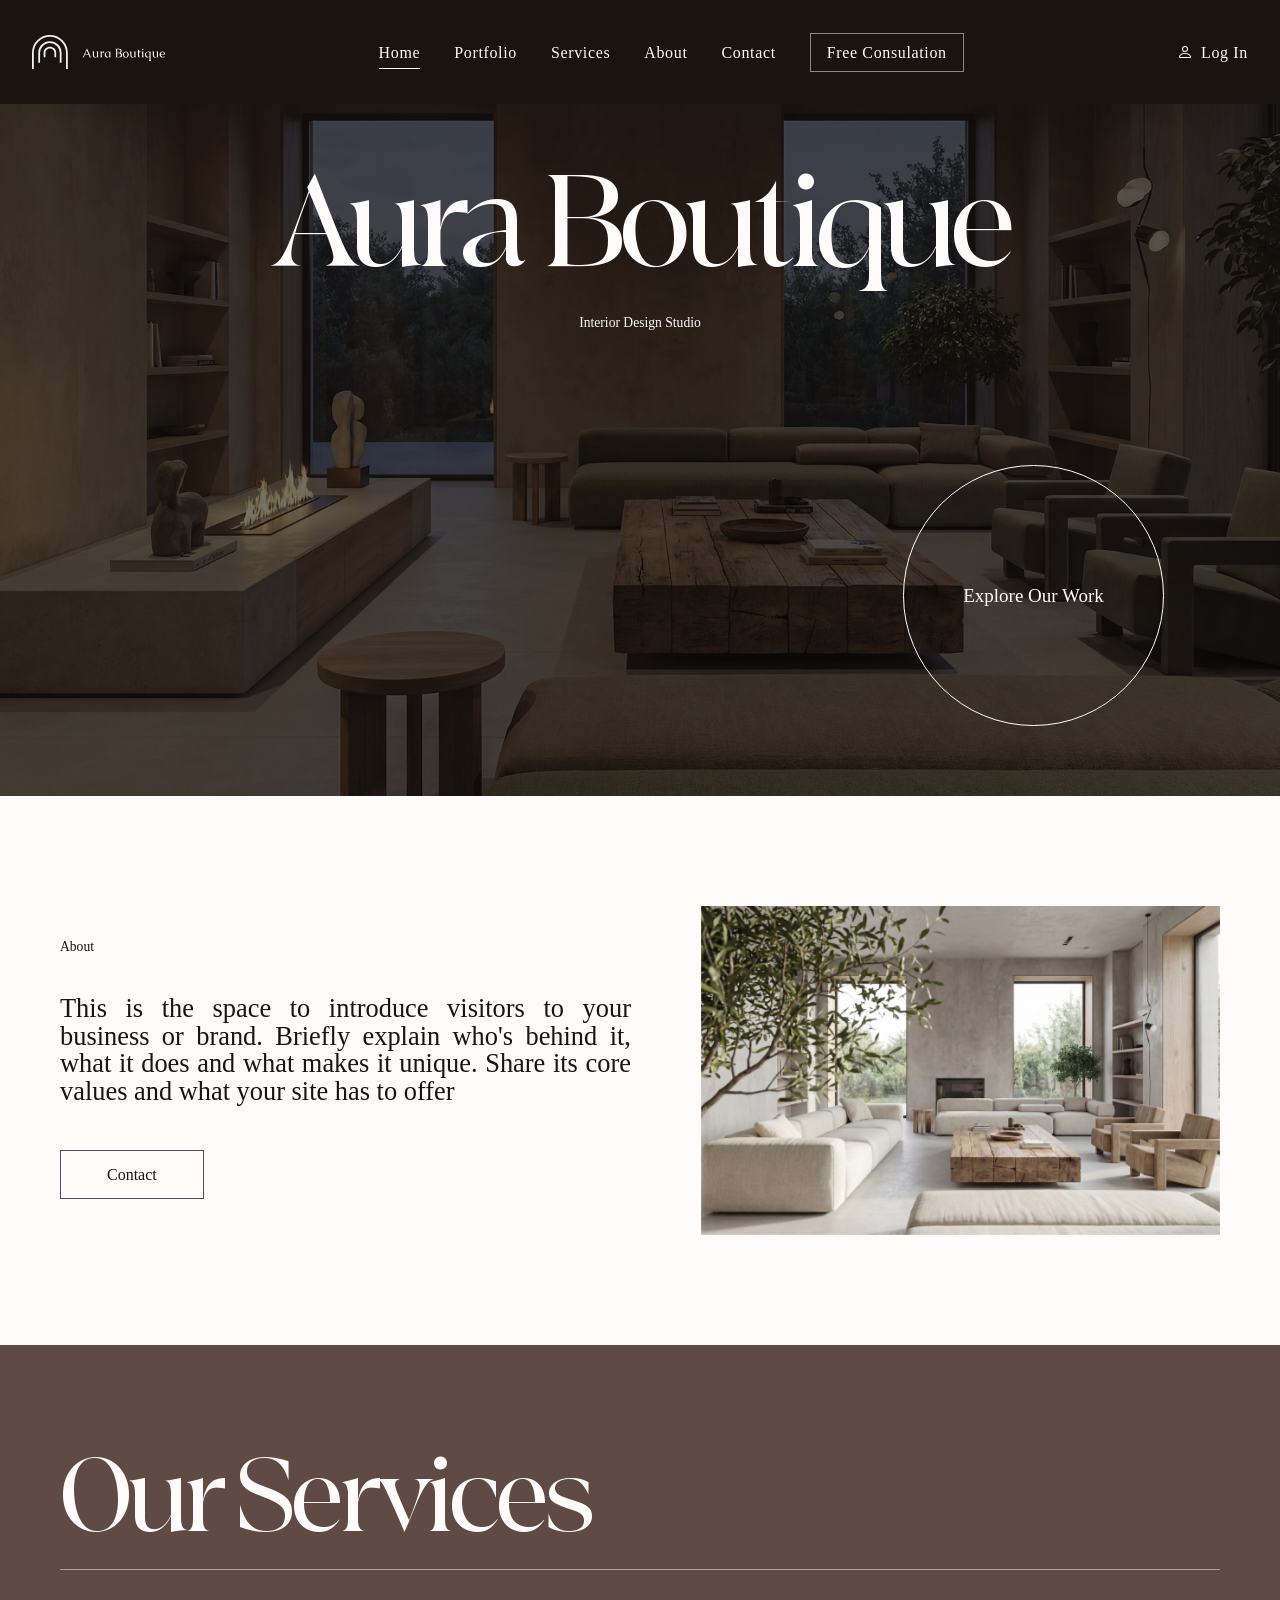
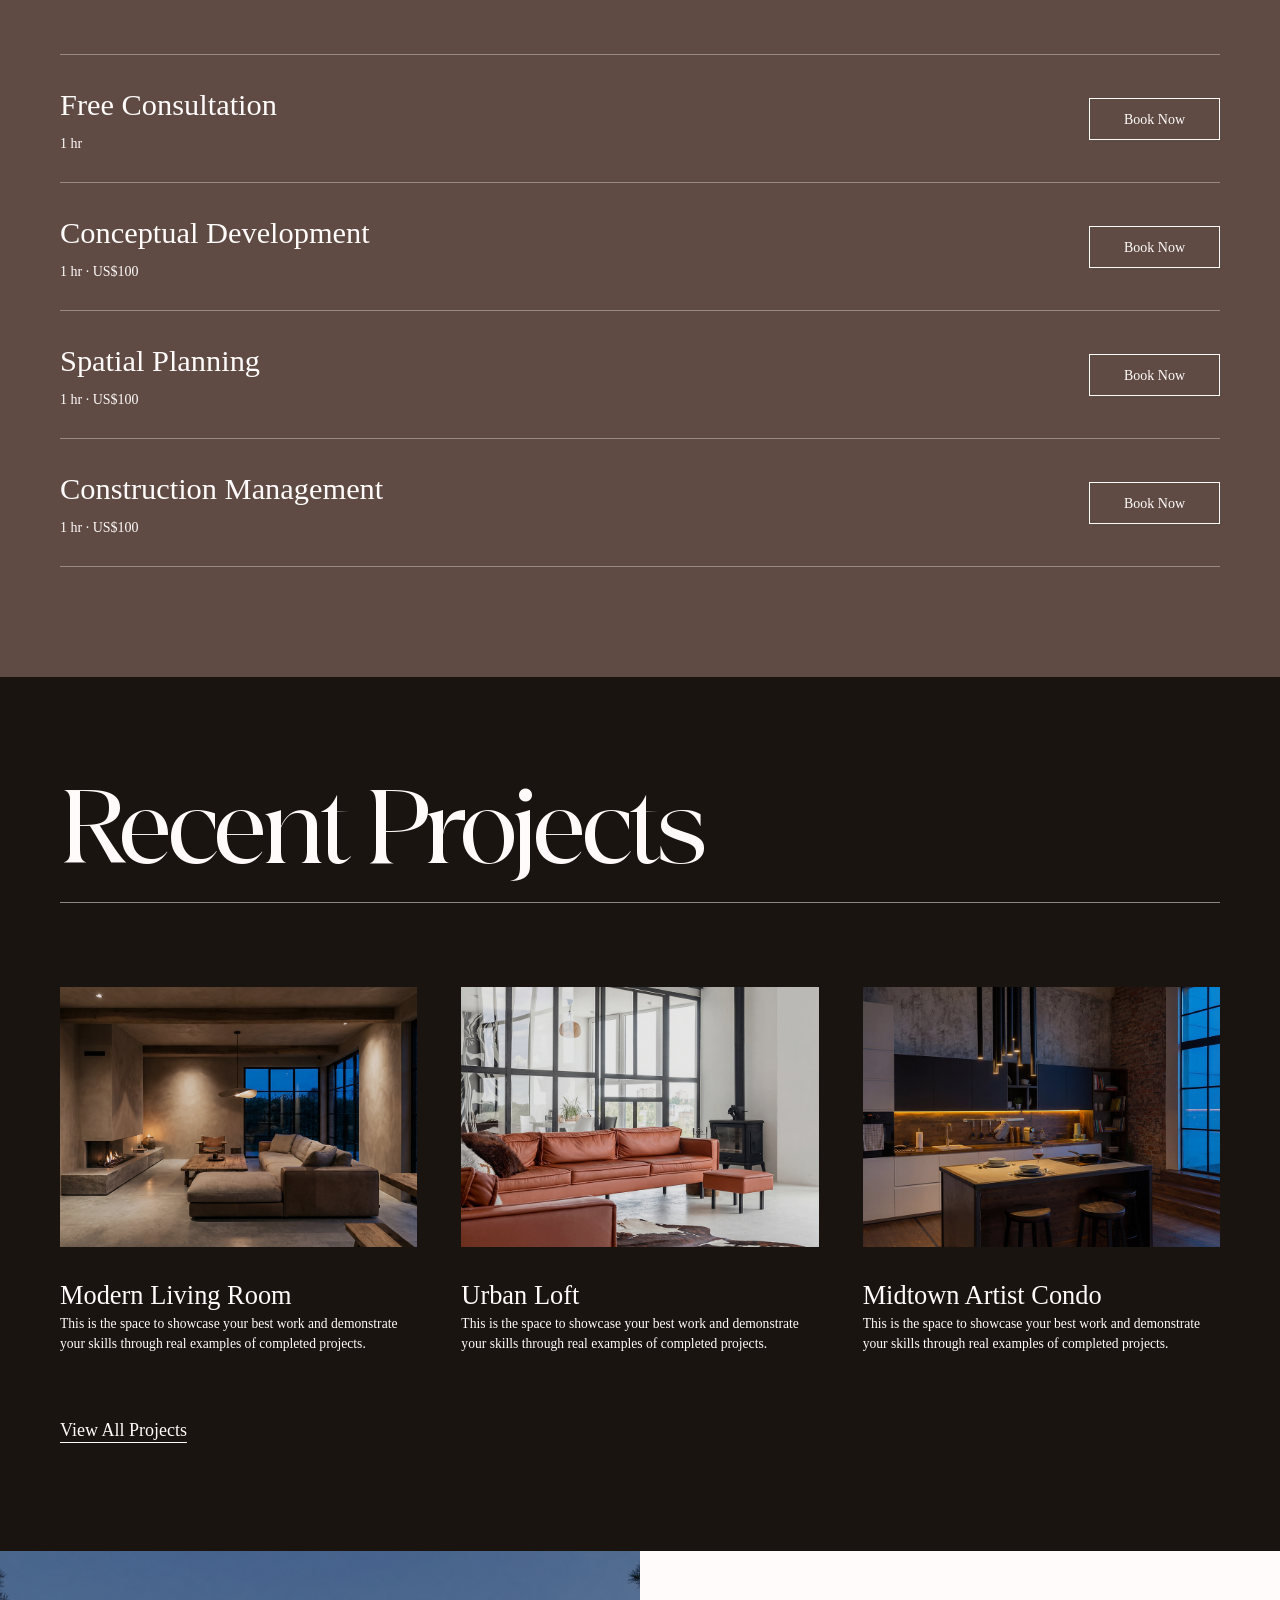
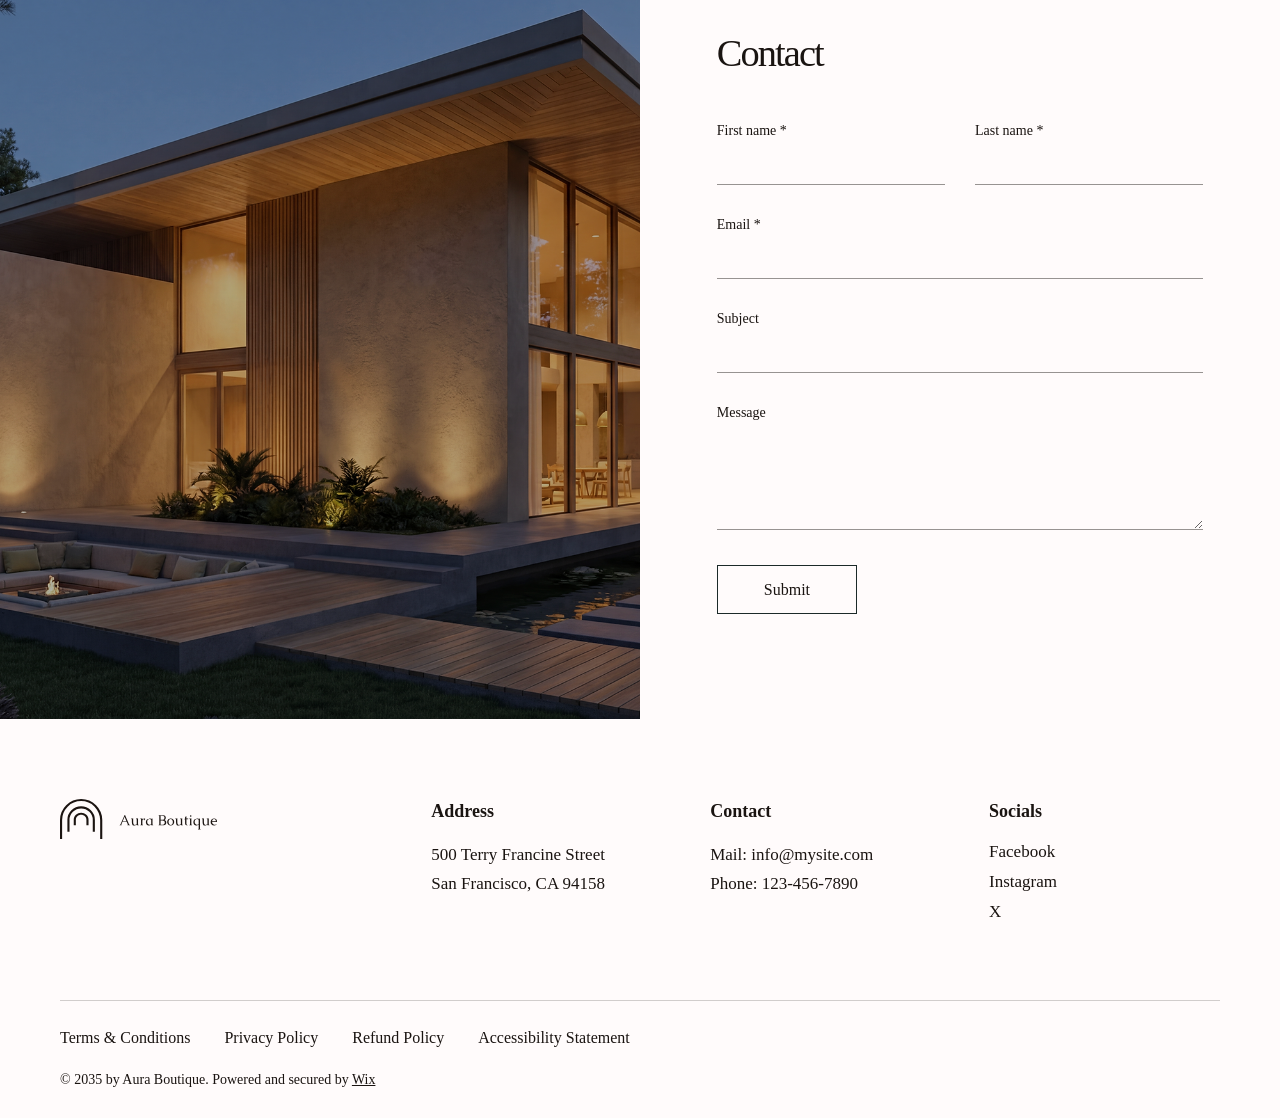
==== commit 3580eb52: "fourth commit" ====
--- a/index.html
+++ b/index.html
@@ -5,7 +5,18 @@
   <meta name="viewport" content="width=device-width, initial-scale=1.0" />
   <title>Home | Interior Design Company</title>
   <link rel="stylesheet" href="./css/reset.css" />
-  <link rel="stylesheet" href="./css/style.css" />
+  <link rel="stylesheet" href="./css/fonts.css" />
+  <link rel="stylesheet" href="./css/base.css" />
+  <link rel="stylesheet" href="./css/navbar.css" />
+  <link rel="stylesheet" href="./css/hero.css" />
+  <link rel="stylesheet" href="./css/about.css" />
+  <link rel="stylesheet" href="./css/services.css" />
+  <link rel="stylesheet" href="./css/projects.css" />
+  <link rel="stylesheet" href="./css/contact.css" />
+  <link rel="stylesheet" href="./css/pages.css" />
+  <link rel="stylesheet" href="./css/footer.css" />
+  <link rel="stylesheet" href="./css/responsive.css" />
+  <link rel="stylesheet" href="./css/animations.css" />
 </head>
 <body>
   <header class="navbar">
@@ -18,9 +29,9 @@
           <li><a class="nav-item active" href="#top">Home</a></li>
           <li><a class="nav-item" href="./pages/portfolio.html">Portfolio</a></li>
           <li><a class="nav-item" href="./pages/services.html">Services</a></li>
-          <li><a class="nav-item" href="#about">About</a></li>
-          <li><a class="nav-item" href="#contact">Contact</a></li>
-          <li><a class="nav-item" href="#contact">Free Consulation</a></li>
+          <li><a class="nav-item" href="./pages/about.html">About</a></li>
+          <li><a class="nav-item" href="./pages/contact.html">Contact</a></li>
+          <li><a class="nav-item" href="./pages/contact.html">Free Consulation</a></li>
         </ul>
       </nav>
       <a class="login" href="#">
@@ -48,9 +59,9 @@
         <li><a class="menu-item active" href="#top">Home</a></li>
         <li><a class="menu-item" href="./pages/portfolio.html">Portfolio</a></li>
         <li><a class="menu-item" href="./pages/services.html">Services</a></li>
-        <li><a class="menu-item" href="#about">About</a></li>
-        <li><a class="menu-item" href="#contact">Contact</a></li>
-        <li><a class="menu-item" href="#contact">Free Consulation</a></li>
+        <li><a class="menu-item" href="./pages/about.html">About</a></li>
+        <li><a class="menu-item" href="./pages/contact.html">Contact</a></li>
+        <li><a class="menu-item" href="./pages/contact.html">Free Consulation</a></li>
       </ul>
     </nav>
   </div>
--- a/css/fonts.css
+++ b/css/fonts.css
@@ -0,0 +1,31 @@
+@font-face {
+  font-family: "Crave Fine";
+  src: url("../fonts/crave-fine-400.woff2") format("woff2");
+  font-weight: 400;
+  font-style: normal;
+  font-display: swap;
+}
+
+@font-face {
+  font-family: "Crave Fine";
+  src: url("../fonts/crave-fine-700.woff2") format("woff2");
+  font-weight: 700;
+  font-style: normal;
+  font-display: swap;
+}
+
+@font-face {
+  font-family: "Caudex";
+  src: url("../fonts/caudex-400.woff2") format("woff2");
+  font-weight: 400;
+  font-style: normal;
+  font-display: swap;
+}
+
+@font-face {
+  font-family: "Caudex";
+  src: url("../fonts/caudex-700.woff2") format("woff2");
+  font-weight: 700;
+  font-style: normal;
+  font-display: swap;
+}
--- a/css/base.css
+++ b/css/base.css
@@ -0,0 +1,8 @@
+.container {
+  width: min(1160px, 100% - 64px);
+  margin-inline: auto;
+}
+
+section[id] {
+  scroll-margin-top: calc(104px + 4px);
+}
--- a/css/navbar.css
+++ b/css/navbar.css
@@ -0,0 +1,145 @@
+.navbar {
+  position: fixed;
+  inset: 0 0 auto 0;
+  z-index: 100;
+  height: 104px;
+  background-color: #1a1411;
+}
+
+.navbar-inner {
+  height: 100%;
+  display: flex;
+  align-items: center;
+  justify-content: space-between;
+  gap: 24px;
+  padding-inline: 32px;
+}
+
+.brand-logo {
+  height: 34px;
+  width: auto;
+}
+
+.nav-links ul {
+  display: flex;
+  align-items: center;
+  gap: 34px;
+}
+
+.nav-item {
+  font-size: 16px;
+  letter-spacing: 0.04em;
+  color: #fffbfb;
+  position: relative;
+  padding-bottom: 4px;
+  transition: opacity 0.25s ease;
+}
+
+.nav-item:hover {
+  opacity: 0.7;
+}
+
+.nav-item.active {
+  opacity: 1;
+}
+
+.nav-item.active::after {
+  content: "";
+  position: absolute;
+  left: 0;
+  right: 0;
+  bottom: -2px;
+  height: 1px;
+  background-color: #fffbfb;
+}
+
+.login {
+  display: inline-flex;
+  align-items: center;
+  gap: 8px;
+  font-size: 16px;
+  letter-spacing: 0.04em;
+  color: #fffbfb;
+  transition: opacity 0.25s ease;
+}
+
+.login:hover {
+  opacity: 0.7;
+}
+
+.hamburger {
+  display: none;
+  width: 65px;
+  height: 65px;
+  flex-direction: column;
+  align-items: center;
+  justify-content: center;
+  gap: 7px;
+  background-color: #5f4b44;
+}
+
+.hamburger span {
+  display: block;
+  width: 28px;
+  height: 2px;
+  background-color: #fffbfb;
+}
+
+.menu-overlay {
+  position: fixed;
+  inset: 0;
+  z-index: 200;
+  background-color: #1a1411;
+  display: flex;
+  align-items: center;
+  padding: 24px 40px;
+  opacity: 0;
+  visibility: hidden;
+  transition: opacity 0.3s ease, visibility 0.3s ease;
+}
+
+.menu-overlay.open {
+  opacity: 1;
+  visibility: visible;
+}
+
+.menu-close {
+  position: absolute;
+  top: 20px;
+  right: 32px;
+  color: #fffbfb;
+  transition: opacity 0.25s ease;
+}
+
+.menu-close:hover {
+  opacity: 0.6;
+}
+
+.menu-nav {
+  width: 100%;
+}
+
+.menu-nav ul {
+  width: min(480px, 100%);
+}
+
+.menu-nav li {
+  border-bottom: 1px solid rgba(255, 251, 250, 0.25);
+}
+
+.menu-item {
+  display: block;
+  padding: 18px 0;
+  font-size: 30px;
+  color: #fffbfb;
+  transition: opacity 0.25s ease;
+}
+
+.menu-item:hover {
+  opacity: 0.6;
+}
+
+.menu-item.active {
+  text-decoration: underline;
+  text-underline-offset: 8px;
+}
--- a/css/hero.css
+++ b/css/hero.css
@@ -0,0 +1,63 @@
+.hero {
+  min-height: calc(100vh - 104px);
+  min-height: calc(100svh - 104px);
+  padding-top: 104px;
+  background-image: linear-gradient(rgba(26, 20, 17, 0.55), rgba(26, 20, 17, 0.3)), url("../img/hero-bg.png");
+  background-size: cover;
+  background-position: center;
+  display: flex;
+}
+
+.hero-content {
+  width: min(1160px, 100% - 64px);
+  margin-inline: auto;
+  display: flex;
+  flex-direction: column;
+  align-items: center;
+  justify-content: flex-start;
+  text-align: center;
+  padding-block: 60px 70px;
+}
+
+.hero h1 {
+  font-family: "Crave Fine", serif;
+  font-weight: 400;
+  font-size: clamp(3.4rem, 11.5vw, 8.1rem);
+  line-height: 0.95;
+  letter-spacing: -0.05em;
+  color: #fffbfb;
+}
+
+.hero-subtitle {
+  margin-top: 26px;
+  font-size: clamp(0.75rem, 1.1vw, 0.85rem);
+  color: #fffbfb;
+}
+
+.hero-circle {
+  margin-top: auto;
+  align-self: center;
+  width: 261px;
+  height: 261px;
+  border: 1px solid #fffbfb;
+  border-radius: 50%;
+  display: flex;
+  align-items: center;
+  justify-content: center;
+  text-align: center;
+  font-size: 19px;
+  color: #fffbfb;
+  transition: background-color 0.3s ease, color 0.3s ease;
+}
+
+.hero-circle:hover {
+  background-color: #fffbfb;
+  color: #1a1411;
+}
+
+@media (min-width: 993px) {
+  .hero-circle {
+    align-self: flex-end;
+    margin-right: 56px;
+  }
+}
--- a/css/about.css
+++ b/css/about.css
@@ -0,0 +1,46 @@
+.about {
+  background-color: #fffbfb;
+  padding-block: 110px;
+}
+
+.about-grid {
+  display: grid;
+  grid-template-columns: 1.1fr 1fr;
+  gap: 70px;
+  align-items: center;
+}
+
+.about-text h2 {
+  font-size: clamp(0.75rem, 1.1vw, 0.85rem);
+  font-weight: 400;
+  color: #1a1411;
+  margin-bottom: 40px;
+}
+
+.about-text p {
+  font-size: clamp(1.2rem, 2.35vw, 1.65rem);
+  line-height: 1.05;
+  text-align: justify;
+  color: #1a1411;
+  margin-bottom: 44px;
+}
+
+.btn-outline-dark {
+  display: inline-block;
+  border: 1px solid #5f4b44;
+  color: #1a1411;
+  font-size: 16px;
+  padding: 13px 46px;
+  transition: background-color 0.3s ease, color 0.3s ease;
+}
+
+.btn-outline-dark:hover {
+  background-color: #5f4b44;
+  color: #fffbfb;
+}
+
+.about-media img {
+  width: 100%;
+  height: auto;
+  object-fit: cover;
+}
--- a/css/services.css
+++ b/css/services.css
@@ -0,0 +1,54 @@
+.services {
+  background-color: #5f4b44;
+  padding-block: 110px;
+}
+
+.section-title {
+  font-family: "Crave Fine", serif;
+  font-weight: 400;
+  font-size: clamp(2.8rem, 9.25vw, 6.5rem);
+  line-height: 0.85;
+  letter-spacing: -0.05em;
+  color: #fffbfb;
+  margin-bottom: 70px;
+}
+
+.service-row {
+  display: flex;
+  align-items: center;
+  justify-content: space-between;
+  gap: 32px;
+  padding-block: 30px;
+  border-top: 1px solid rgba(255, 251, 250, 0.35);
+}
+
+.service-row:last-child {
+  border-bottom: 1px solid rgba(255, 251, 250, 0.35);
+}
+
+.service-info h3 {
+  font-weight: 400;
+  font-size: clamp(1.3rem, 2.7vw, 1.9rem);
+  color: #fffbfb;
+}
+
+.service-info p {
+  margin-top: 10px;
+  font-size: 14px;
+  color: #fffbfb;
+}
+
+.btn-outline-light {
+  display: inline-block;
+  flex-shrink: 0;
+  border: 1px solid #fffbfb;
+  color: #fffbfb;
+  font-size: 14px;
+  padding: 11px 34px;
+  transition: background-color 0.3s ease, color 0.3s ease;
+}
+
+.btn-outline-light:hover {
+  background-color: #fffbfb;
+  color: #5f4b44;
+}
--- a/css/projects.css
+++ b/css/projects.css
@@ -0,0 +1,61 @@
+.projects {
+  background-color: #1a1411;
+  padding-block: 110px;
+}
+
+.projects-grid {
+  display: grid;
+  grid-template-columns: repeat(3, 1fr);
+  gap: 44px;
+}
+
+.project-card figure {
+  overflow: hidden;
+}
+
+.project-card img {
+  width: 100%;
+  height: auto;
+  aspect-ratio: 137 / 100;
+  object-fit: cover;
+  transition: transform 0.5s ease;
+}
+
+.project-card a:hover img {
+  transform: scale(1.04);
+}
+
+.project-number {
+  display: none;
+}
+
+.project-card h3 {
+  margin-top: clamp(18px, 3vw, 34px);
+  font-weight: 400;
+  font-size: clamp(1.2rem, 2.35vw, 1.65rem);
+  line-height: 1.1;
+  color: #fffbfb;
+}
+
+.project-desc {
+  margin-top: 4px;
+  font-size: clamp(0.8rem, 1.16vw, 0.85rem);
+  line-height: 1.45;
+  color: #fffbfb;
+}
+
+.projects-more {
+  margin-top: 64px;
+}
+
+.projects-more a {
+  font-size: 18px;
+  color: #fffbfb;
+  text-decoration: underline;
+  text-underline-offset: 6px;
+  transition: opacity 0.25s ease;
+}
+
+.projects-more a:hover {
+  opacity: 0.6;
+}
--- a/css/contact.css
+++ b/css/contact.css
@@ -0,0 +1,72 @@
+.contact {
+  display: grid;
+  grid-template-columns: 1fr 1fr;
+  background-color: #1a1411;
+}
+
+.contact-media img {
+  width: 100%;
+  height: 100%;
+  object-fit: cover;
+}
+
+.contact-panel {
+  background-color: #fffbfb;
+  padding: clamp(48px, 6vw, 90px);
+}
+
+.contact-panel h2 {
+  font-size: clamp(2.1rem, 3vw, 2.6rem);
+  font-weight: 400;
+  letter-spacing: -0.05em;
+  color: #1a1411;
+  margin-bottom: 44px;
+}
+
+.contact-form .form-row {
+  display: grid;
+  grid-template-columns: 1fr 1fr;
+  gap: 30px;
+}
+
+.form-field {
+  margin-bottom: 30px;
+}
+
+.form-field label {
+  display: block;
+  font-size: 14px;
+  color: #1a1411;
+  margin-bottom: 8px;
+}
+
+.form-field input,
+.form-field textarea {
+  width: 100%;
+  background: transparent;
+  border: none;
+  border-bottom: 1px solid rgba(26, 20, 17, 0.45);
+  padding: 8px 0;
+  font-size: 16px;
+  outline: none;
+  transition: border-color 0.25s ease;
+}
+
+.form-field input:focus,
+.form-field textarea:focus {
+  border-bottom-color: #1a1411;
+}
+
+.form-field textarea {
+  resize: vertical;
+}
+
+.form-submit {
+  border-color: #1b2928;
+  background: transparent;
+}
+
+.form-submit:hover {
+  background-color: #1b2928;
+  color: #fffbfb;
+}
--- a/css/pages.css
+++ b/css/pages.css
@@ -0,0 +1,70 @@
+.page-hero {
+  background-color: #5f4b44;
+  padding-top: 104px;
+  padding-bottom: clamp(20px, 2vw, 30px);
+}
+
+.page-hero .container {
+  padding-top: clamp(40px, 4.7vw, 53px);
+  text-align: center;
+}
+
+.page-title {
+  font-family: "Crave Fine", serif;
+  font-weight: 400;
+  font-size: clamp(4rem, 11.5vw, 8.1rem);
+  line-height: 0.8;
+  letter-spacing: -0.05em;
+  color: #fffbfb;
+  margin-bottom: clamp(40px, 6.4vw, 72px);
+}
+
+.page-title.split {
+  font-size: clamp(4.5rem, 13.4vw, 9.4rem);
+  line-height: 1.25;
+  letter-spacing: 0;
+  margin-bottom: clamp(36px, 5.4vw, 61px);
+}
+
+.services-hero .container {
+  padding-top: clamp(60px, 8.7vw, 97px);
+}
+
+.portfolio-gallery {
+  display: grid;
+  grid-template-columns: repeat(2, 1fr);
+  gap: clamp(24px, 2.6vw, 29px);
+  text-align: left;
+}
+
+.portfolio-gallery figure img {
+  width: 100%;
+  aspect-ratio: 137 / 100;
+  object-fit: cover;
+}
+
+.gallery-title {
+  margin-top: clamp(18px, 3.2vw, 36px);
+  font-family: "Crave Fine", serif;
+  font-weight: 400;
+  font-size: clamp(1rem, 1.54vw, 1.08rem);
+  line-height: 1.4;
+  color: #fffbfb;
+}
+
+.gallery-desc {
+  margin-top: 2px;
+  font-size: clamp(0.8rem, 1.16vw, 0.82rem);
+  line-height: 1.4;
+  color: #fffbfb;
+}
+
+.services-page-list {
+  text-align: left;
+}
+
+.services-page-list .service-info h3 {
+  font-family: "Crave Fine", serif;
+  font-weight: 400;
+  font-size: clamp(1.1rem, 2.14vw, 1.5rem);
+}
--- a/css/footer.css
+++ b/css/footer.css
@@ -0,0 +1,74 @@
+.footer {
+  background-color: #fffbfb;
+  padding-block: 80px 30px;
+}
+
+.footer-top {
+  display: grid;
+  grid-template-columns: 1.4fr 1fr 1fr 1fr;
+  gap: 48px;
+}
+
+.footer-brand img {
+  height: 40px;
+  width: auto;
+}
+
+.footer-col h4 {
+  font-size: 18px;
+  font-weight: 700;
+  color: #1a1411;
+  margin-bottom: 18px;
+}
+
+.footer-col p {
+  font-size: 17px;
+  line-height: 1.7;
+  color: #1a1411;
+}
+
+.footer-socials li {
+  margin-bottom: 8px;
+}
+
+.footer-socials a {
+  font-size: 17px;
+  color: #1a1411;
+  transition: opacity 0.25s ease;
+}
+
+.footer-socials a:hover {
+  opacity: 0.55;
+}
+
+.footer-bottom {
+  margin-top: 70px;
+  padding-top: 26px;
+  border-top: 1px solid rgba(26, 20, 17, 0.2);
+}
+
+.footer-links {
+  display: flex;
+  flex-wrap: wrap;
+  gap: 34px;
+}
+
+.footer-links a {
+  font-size: 16px;
+  color: #1a1411;
+  transition: opacity 0.25s ease;
+}
+
+.footer-links a:hover {
+  opacity: 0.55;
+}
+
+.footer-copy {
+  margin-top: 22px;
+  font-size: 14px;
+  color: #1a1411;
+}
+
+.footer-copy a {
+  text-decoration: underline;
+}
--- a/css/responsive.css
+++ b/css/responsive.css
@@ -0,0 +1,74 @@
+@media (max-width: 992px) {
+  .nav-links,
+  .login {
+    display: none;
+  }
+
+  .hamburger {
+    display: flex;
+  }
+
+  .about-grid {
+    grid-template-columns: 1fr;
+    gap: 48px;
+  }
+
+  .projects-grid {
+    grid-template-columns: 1fr;
+    gap: 60px;
+  }
+
+  .portfolio-gallery {
+    grid-template-columns: 1fr;
+  }
+
+  .contact {
+    grid-template-columns: 1fr;
+  }
+
+  .contact-media img {
+    height: 420px;
+  }
+
+  .footer-top {
+    grid-template-columns: 1fr 1fr;
+  }
+}
+
+@media (max-width: 560px) {
+  .container {
+    width: min(1160px, 100% - 40px);
+  }
+
+  .navbar-inner {
+    padding-inline: 20px;
+  }
+
+  .brand-logo {
+    height: 28px;
+  }
+
+  .hamburger {
+    width: 56px;
+    height: 56px;
+  }
+
+  .hero-content {
+    padding-block: 70px 40px;
+  }
+
+  .hero-circle {
+    width: 220px;
+    height: 220px;
+  }
+
+  .contact-form .form-row {
+    grid-template-columns: 1fr;
+    gap: 0;
+  }
+
+  .footer-top {
+    grid-template-columns: 1fr;
+    gap: 40px;
+  }
+}
--- a/css/animations.css
+++ b/css/animations.css
@@ -0,0 +1,449 @@
+@keyframes fadeUp {
+  from { opacity: 0; transform: translateY(30px); }
+  to { opacity: 1; transform: translateY(0); }
+}
+
+@keyframes fadeIn {
+  from { opacity: 0; }
+  to { opacity: 1; }
+}
+
+@keyframes dropDown {
+  from { transform: translateY(-100%); }
+  to { transform: translateY(0); }
+}
+
+@keyframes titleIn {
+  from { opacity: 0; letter-spacing: 0.1em; filter: blur(12px); transform: translateY(40px); }
+  to { opacity: 1; letter-spacing: -0.05em; filter: blur(0); transform: translateY(0); }
+}
+
+@keyframes floaty {
+  0%, 100% { transform: translateY(0); }
+  50% { transform: translateY(-10px); }
+}
+
+@keyframes ringPulse {
+  0% { box-shadow: 0 0 0 0 rgba(255, 251, 251, 0.35); }
+  100% { box-shadow: 0 0 0 28px rgba(255, 251, 251, 0); }
+}
+
+@keyframes revealUp {
+  from { opacity: 0; transform: translateY(50px); }
+}
+
+@keyframes revealLeft {
+  from { opacity: 0; transform: translateX(-50px); }
+}
+
+@keyframes imgWipe {
+  from { clip-path: inset(0 0 100% 0); transform: scale(1.15); }
+}
+
+@keyframes lineGrow {
+  from { width: 0; }
+}
+
+@keyframes shrinkNav {
+  to { height: 76px; box-shadow: 0 6px 24px rgba(0, 0, 0, 0.25); }
+}
+
+@keyframes heroDrift {
+  from { background-position: center 50%; }
+  to { background-position: center 75%; }
+}
+
+body {
+  animation: fadeIn 0.6s ease both;
+}
+
+.navbar {
+  animation: dropDown 0.7s ease-out both;
+}
+
+.brand-logo {
+  transition: transform 0.35s ease;
+}
+
+.brand:hover .brand-logo {
+  transform: scale(1.06);
+}
+
+.nav-item::after {
+  content: "";
+  position: absolute;
+  left: 0;
+  right: 0;
+  bottom: -2px;
+  height: 1px;
+  background-color: #fffbfb;
+  transform: scaleX(0);
+  transform-origin: left;
+  transition: transform 0.35s ease;
+}
+
+.nav-item:hover::after,
+.nav-item.active::after {
+  transform: scaleX(1);
+}
+
+.nav-item:hover {
+  opacity: 1;
+}
+
+.nav-links li:last-child .nav-item {
+  border: 1px solid rgba(255, 251, 251, 0.5);
+  padding: 8px 16px;
+  transition: background-color 0.3s ease, color 0.3s ease;
+}
+
+.nav-links li:last-child .nav-item::after {
+  display: none;
+}
+
+.nav-links li:last-child .nav-item:hover {
+  background-color: #fffbfb;
+  color: #1a1411;
+}
+
+.login svg {
+  transition: transform 0.3s ease;
+}
+
+.login:hover svg {
+  transform: scale(1.25) rotate(-8deg);
+}
+
+.hamburger span {
+  transition: transform 0.3s ease, width 0.3s ease;
+}
+
+.hamburger:hover span:nth-child(1),
+.hamburger:hover span:nth-child(3) {
+  width: 20px;
+}
+
+.hamburger:hover span:nth-child(2) {
+  transform: translateX(4px);
+}
+
+.menu-overlay {
+  clip-path: circle(0% at 100% 0%);
+  transition: opacity 0.4s ease, visibility 0.4s ease, clip-path 0.6s ease-in-out;
+}
+
+.menu-overlay.open {
+  clip-path: circle(150% at 100% 0%);
+}
+
+.menu-nav li {
+  opacity: 0;
+  transform: translateX(-30px);
+  transition: opacity 0.5s ease, transform 0.5s ease;
+}
+
+.menu-overlay.open .menu-nav li {
+  opacity: 1;
+  transform: translateX(0);
+}
+
+.menu-overlay.open .menu-nav li:nth-child(1) { transition-delay: 0.25s; }
+.menu-overlay.open .menu-nav li:nth-child(2) { transition-delay: 0.32s; }
+.menu-overlay.open .menu-nav li:nth-child(3) { transition-delay: 0.39s; }
+.menu-overlay.open .menu-nav li:nth-child(4) { transition-delay: 0.46s; }
+.menu-overlay.open .menu-nav li:nth-child(5) { transition-delay: 0.53s; }
+.menu-overlay.open .menu-nav li:nth-child(6) { transition-delay: 0.6s; }
+
+.menu-item {
+  transition: opacity 0.25s ease, padding-left 0.3s ease;
+}
+
+.menu-item:hover {
+  opacity: 1;
+  padding-left: 16px;
+}
+
+.menu-close svg {
+  transition: transform 0.4s ease;
+}
+
+.menu-close:hover svg {
+  transform: rotate(90deg);
+}
+
+.hero h1 {
+  animation: titleIn 1.4s ease-out 0.3s both;
+}
+
+.hero-subtitle {
+  animation: fadeUp 0.9s ease 1.1s both;
+}
+
+.hero-circle {
+  animation: fadeIn 1s ease 1.5s both, floaty 5s ease-in-out 2.5s infinite, ringPulse 2.4s ease-out 2.5s infinite;
+  transition: background-color 0.3s ease, color 0.3s ease, letter-spacing 0.3s ease;
+}
+
+.hero-circle:hover {
+  letter-spacing: 0.08em;
+}
+
+.page-title {
+  animation: fadeUp 0.9s ease-out 0.2s both;
+}
+
+.page-hero .container > *:not(.page-title) {
+  animation: fadeUp 0.9s ease 0.45s both;
+}
+
+.section-title {
+  padding-bottom: 14px;
+}
+
+.section-title::after {
+  content: "";
+  display: block;
+  height: 1px;
+  width: 100%;
+  margin-top: 26px;
+  background-color: rgba(255, 251, 251, 0.5);
+}
+
+.btn-outline-dark,
+.btn-outline-light {
+  position: relative;
+  overflow: hidden;
+  z-index: 0;
+  transition: color 0.35s ease, border-color 0.35s ease, transform 0.25s ease;
+}
+
+.btn-outline-dark::before,
+.btn-outline-light::before {
+  content: "";
+  position: absolute;
+  inset: 0;
+  z-index: -1;
+  transform: translateY(101%);
+  transition: transform 0.35s ease;
+}
+
+.btn-outline-dark::before {
+  background-color: #5f4b44;
+}
+
+.btn-outline-light::before {
+  background-color: #fffbfb;
+}
+
+.btn-outline-dark:hover,
+.btn-outline-light:hover {
+  background-color: transparent;
+  transform: translateY(-2px);
+}
+
+.btn-outline-dark:hover::before,
+.btn-outline-light:hover::before {
+  transform: translateY(0);
+}
+
+.btn-outline-dark:active,
+.btn-outline-light:active {
+  transform: translateY(0) scale(0.97);
+}
+
+.form-submit:hover {
+  background-color: transparent;
+}
+
+.form-submit::before {
+  background-color: #1b2928;
+}
+
+.service-row {
+  transition: padding-left 0.4s ease, background-color 0.4s ease;
+}
+
+.service-row:hover {
+  padding-left: 18px;
+  background-color: rgba(255, 251, 251, 0.05);
+}
+
+.service-info h3 {
+  transition: letter-spacing 0.4s ease;
+}
+
+.service-row:hover .service-info h3 {
+  letter-spacing: 0.03em;
+}
+
+.project-card {
+  transition: transform 0.45s ease;
+}
+
+.project-card:hover {
+  transform: translateY(-8px);
+}
+
+.project-card img {
+  filter: brightness(0.9);
+  transition: transform 0.8s ease-out, filter 0.5s ease;
+}
+
+.project-card a:hover img {
+  transform: scale(1.08);
+  filter: brightness(1.05);
+}
+
+.project-card h3 {
+  transition: padding-left 0.4s ease;
+}
+
+.project-card a:hover h3 {
+  padding-left: 8px;
+}
+
+.portfolio-gallery figure {
+  overflow: hidden;
+}
+
+.portfolio-gallery figure img {
+  filter: brightness(0.92);
+  transition: transform 0.8s ease-out, filter 0.5s ease;
+}
+
+.portfolio-gallery figure:hover img {
+  transform: scale(1.06);
+  filter: brightness(1.05);
+}
+
+.projects-more a {
+  display: inline-block;
+  transition: opacity 0.25s ease, transform 0.3s ease;
+}
+
+.projects-more a:hover {
+  opacity: 1;
+  transform: translateX(10px);
+}
+
+.about-media,
+.contact-media {
+  overflow: hidden;
+}
+
+.form-field label {
+  transform-origin: left;
+  transition: color 0.25s ease, transform 0.25s ease;
+}
+
+.form-field:focus-within label {
+  transform: translateY(-2px) scale(1.05);
+  color: #5f4b44;
+}
+
+.form-field input,
+.form-field textarea {
+  background-image: linear-gradient(#1a1411, #1a1411);
+  background-repeat: no-repeat;
+  background-position: left bottom;
+  background-size: 0% 2px;
+  transition: background-size 0.4s ease, border-color 0.25s ease;
+}
+
+.form-field input:focus,
+.form-field textarea:focus {
+  background-size: 100% 2px;
+}
+
+.footer-socials a,
+.footer-links a {
+  display: inline-block;
+  transition: opacity 0.25s ease, transform 0.25s ease;
+}
+
+.footer-socials a:hover,
+.footer-links a:hover {
+  opacity: 1;
+  transform: translateX(5px);
+}
+
+.footer-copy a {
+  transition: opacity 0.25s ease;
+}
+
+.footer-copy a:hover {
+  opacity: 0.6;
+}
+
+@supports (animation-timeline: view()) {
+  .navbar {
+    animation: dropDown 0.7s ease-out both, shrinkNav linear both;
+    animation-timeline: auto, scroll(root);
+    animation-range: normal, 0px 120px;
+  }
+
+  .hero {
+    animation: heroDrift linear both;
+    animation-timeline: scroll(root);
+    animation-range: 0 100vh;
+  }
+
+  .about-text > *,
+  .service-row,
+  .project-card,
+  .projects-more,
+  .form-field,
+  .form-submit,
+  .portfolio-gallery figure,
+  .gallery-title,
+  .gallery-desc,
+  .footer-col,
+  .footer-brand,
+  .footer-bottom,
+  .section-title {
+    animation: revealUp linear backwards;
+    animation-timeline: view();
+    animation-range: entry 0% entry 45%;
+  }
+
+  .contact-panel h2 {
+    animation: revealLeft linear backwards;
+    animation-timeline: view();
+    animation-range: entry 0% entry 50%;
+  }
+
+  .about-media img,
+  .contact-media img {
+    animation: imgWipe linear backwards;
+    animation-timeline: view();
+    animation-range: entry 0% cover 40%;
+  }
+
+  .section-title::after {
+    animation: lineGrow linear backwards;
+    animation-timeline: view();
+    animation-range: entry 20% entry 100%;
+  }
+
+  .about-text > *:nth-child(2),
+  .project-card:nth-child(2),
+  .footer-col:nth-of-type(2) {
+    animation-range: entry 8% entry 53%;
+  }
+
+  .about-text > *:nth-child(3),
+  .project-card:nth-child(3),
+  .footer-col:nth-of-type(3) {
+    animation-range: entry 16% entry 61%;
+  }
+}
+
+@media (prefers-reduced-motion: reduce) {
+  *,
+  *::before,
+  *::after {
+    animation: none !important;
+    transition-duration: 0.01ms !important;
+    transition-delay: 0s !important;
+  }
+}
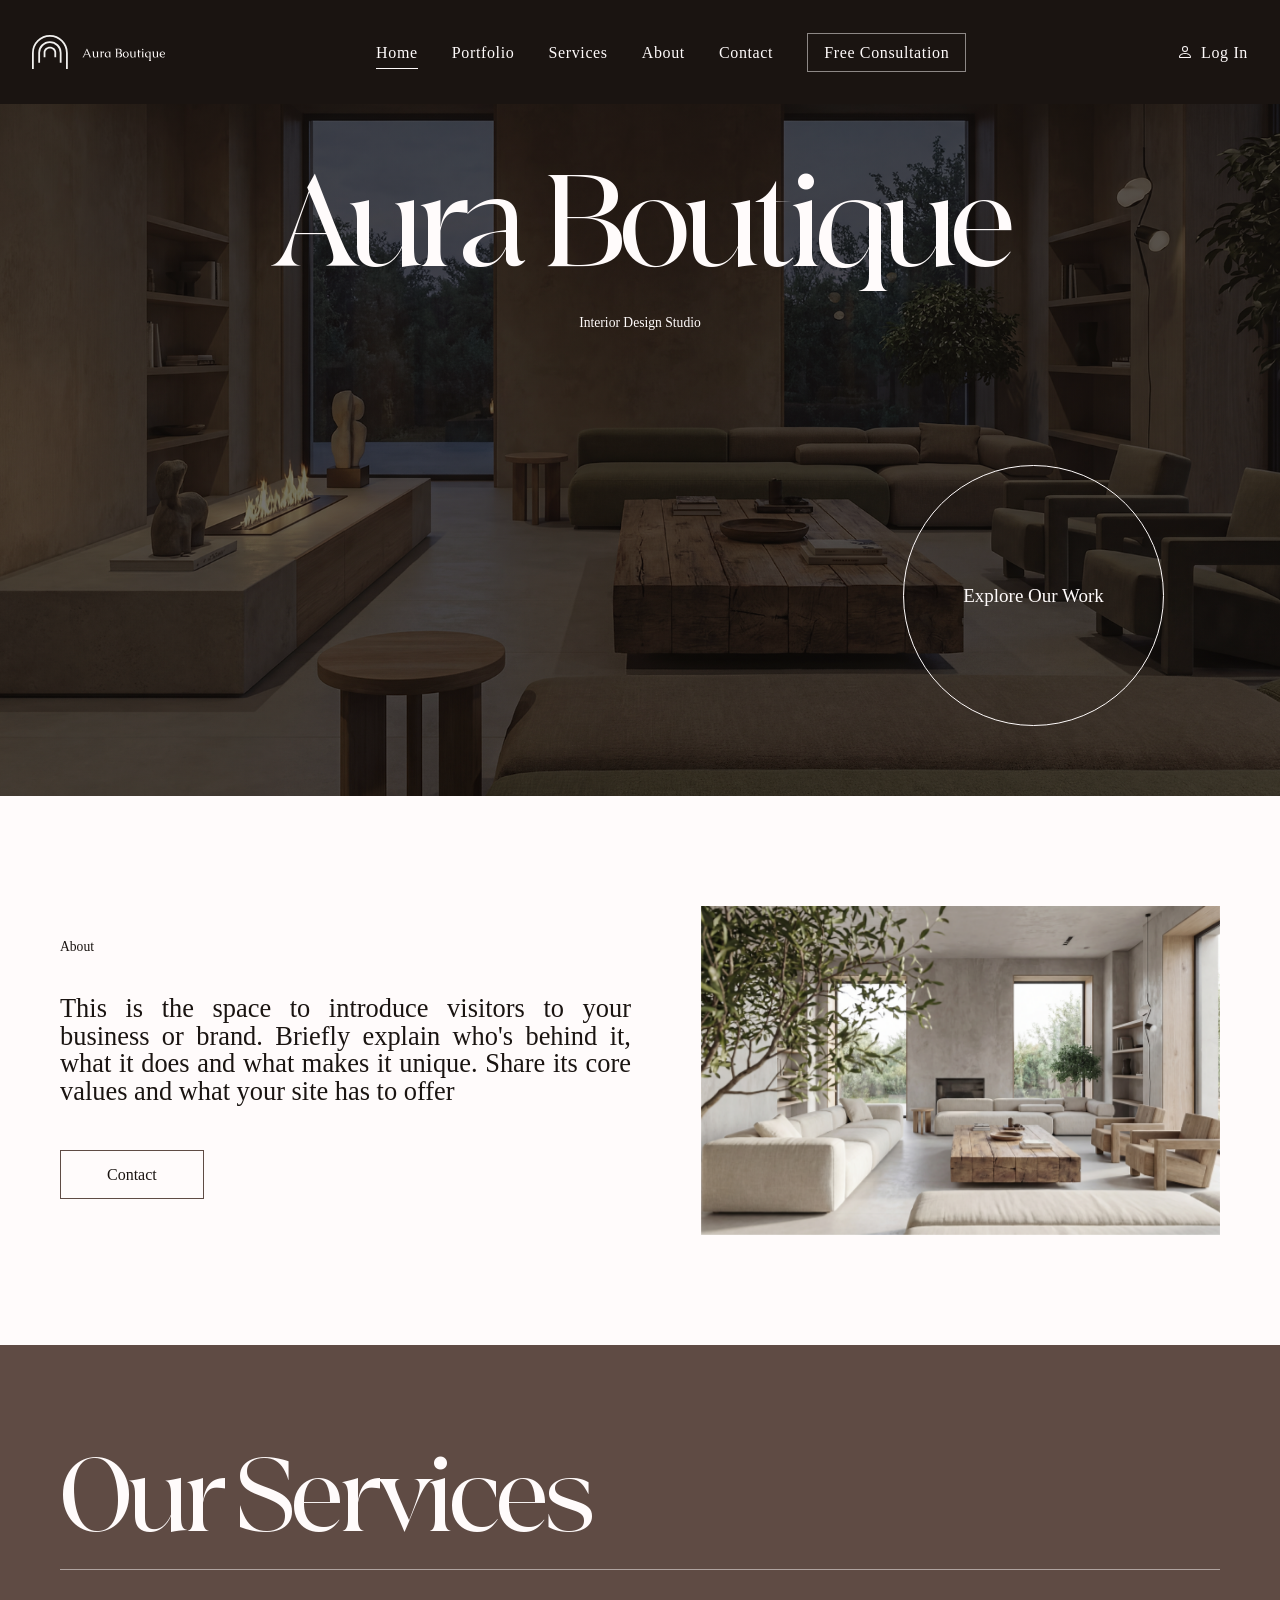
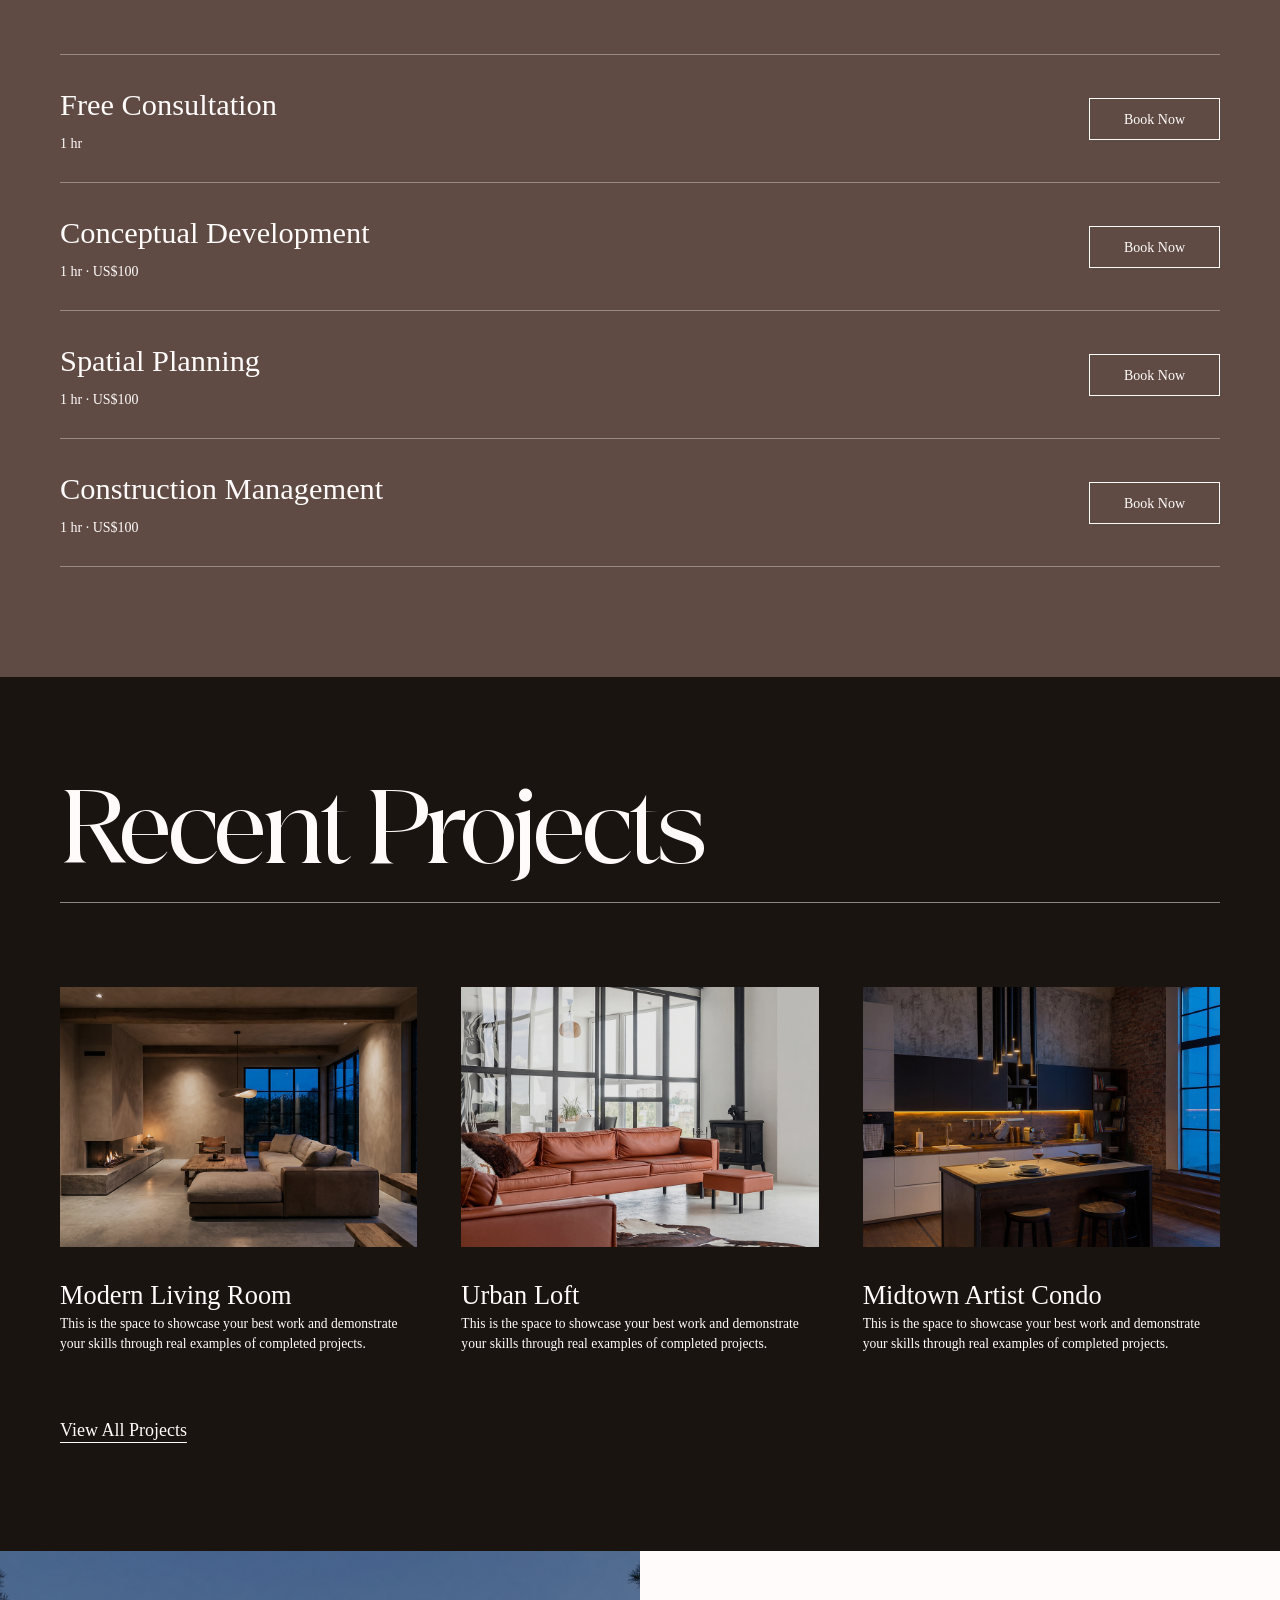
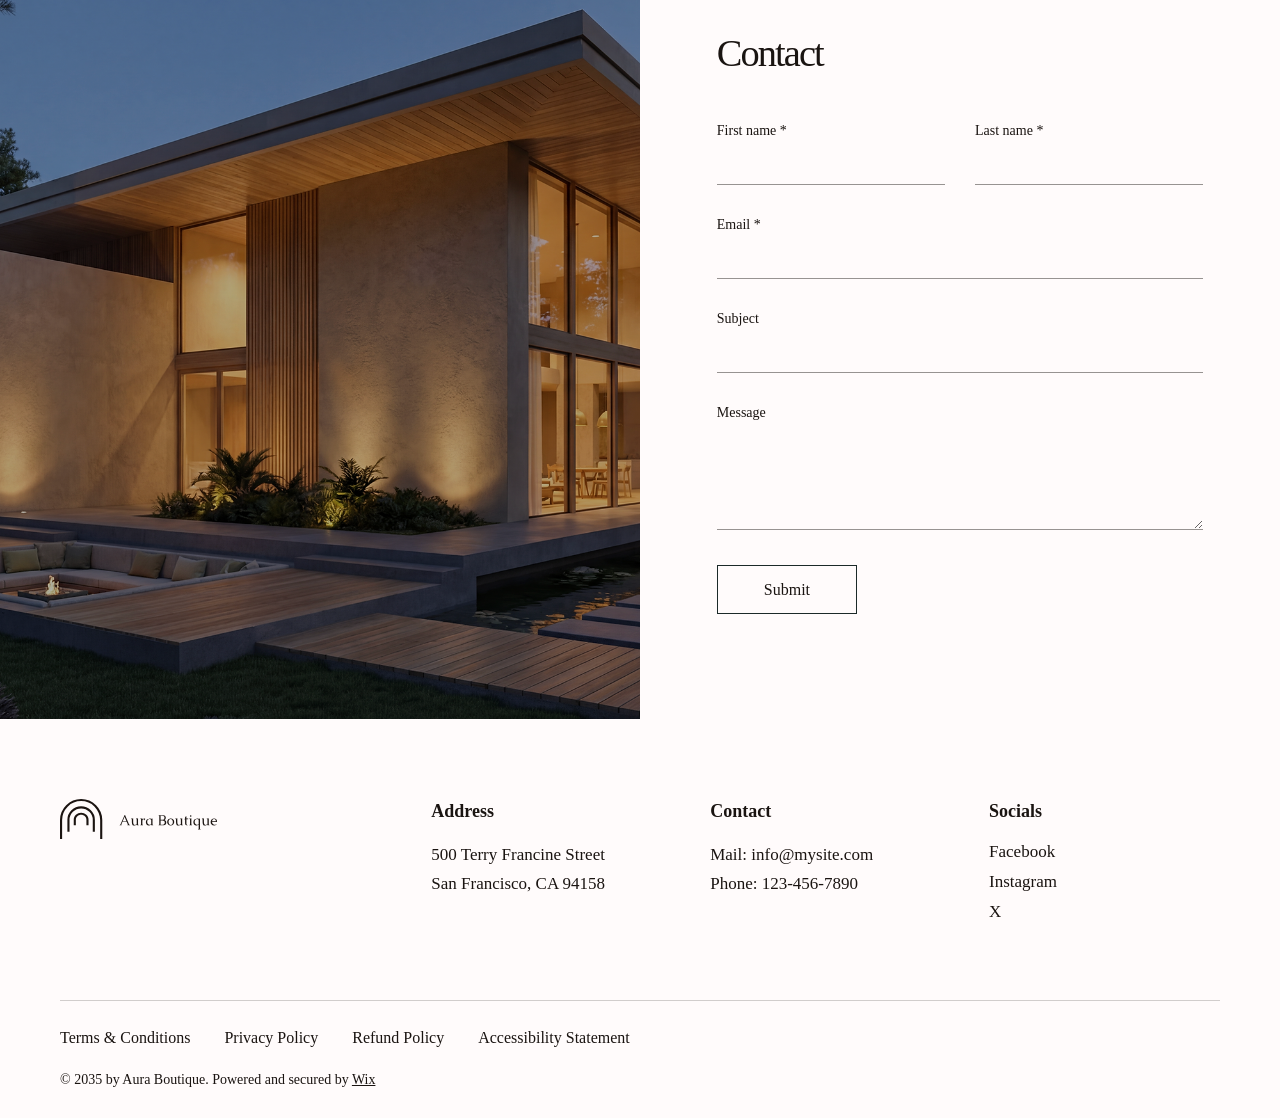
==== commit a6632368: "Fifth commit" ====
--- a/index.html
+++ b/index.html
@@ -31,10 +31,10 @@
           <li><a class="nav-item" href="./pages/services.html">Services</a></li>
           <li><a class="nav-item" href="./pages/about.html">About</a></li>
           <li><a class="nav-item" href="./pages/contact.html">Contact</a></li>
-          <li><a class="nav-item" href="./pages/contact.html">Free Consulation</a></li>
+          <li><a class="nav-item" href="./pages/consultation.html">Free Consultation</a></li>
         </ul>
       </nav>
-      <a class="login" href="#">
+      <a class="login" href="./pages/login.html">
         <svg xmlns="http://www.w3.org/2000/svg" width="16" height="16" fill="currentColor" class="bi bi-person" viewBox="0 0 16 16">
           <path d="M8 8a3 3 0 1 0 0-6 3 3 0 0 0 0 6m2-3a2 2 0 1 1-4 0 2 2 0 0 1 4 0m4 8c0 1-1 1-1 1H3s-1 0-1-1 1-4 6-4 6 3 6 4m-1-.004c-.001-.246-.154-.986-.832-1.664C11.516 10.68 10.289 10 8 10s-3.516.68-4.168 1.332c-.678.678-.83 1.418-.832 1.664z"/>
         </svg>
@@ -61,7 +61,8 @@
         <li><a class="menu-item" href="./pages/services.html">Services</a></li>
         <li><a class="menu-item" href="./pages/about.html">About</a></li>
         <li><a class="menu-item" href="./pages/contact.html">Contact</a></li>
-        <li><a class="menu-item" href="./pages/contact.html">Free Consulation</a></li>
+        <li><a class="menu-item" href="./pages/consultation.html">Free Consultation</a></li>
+        <li><a class="menu-item" href="./pages/login.html">Log In</a></li>
       </ul>
     </nav>
   </div>
@@ -97,7 +98,7 @@
               <h3>Free Consultation</h3>
               <p>1 hr</p>
             </div>
-            <a class="btn-outline-light" href="#contact">Book Now</a>
+            <a class="btn-outline-light" href="./pages/consultation.html">Book Now</a>
           </li>
           <li class="service-row">
             <div class="service-info">
--- a/css/animations.css
+++ b/css/animations.css
@@ -153,6 +153,7 @@
 .menu-overlay.open .menu-nav li:nth-child(4) { transition-delay: 0.46s; }
 .menu-overlay.open .menu-nav li:nth-child(5) { transition-delay: 0.53s; }
 .menu-overlay.open .menu-nav li:nth-child(6) { transition-delay: 0.6s; }
+.menu-overlay.open .menu-nav li:nth-child(7) { transition-delay: 0.67s; }
 
 .menu-item {
   transition: opacity 0.25s ease, padding-left 0.3s ease;
